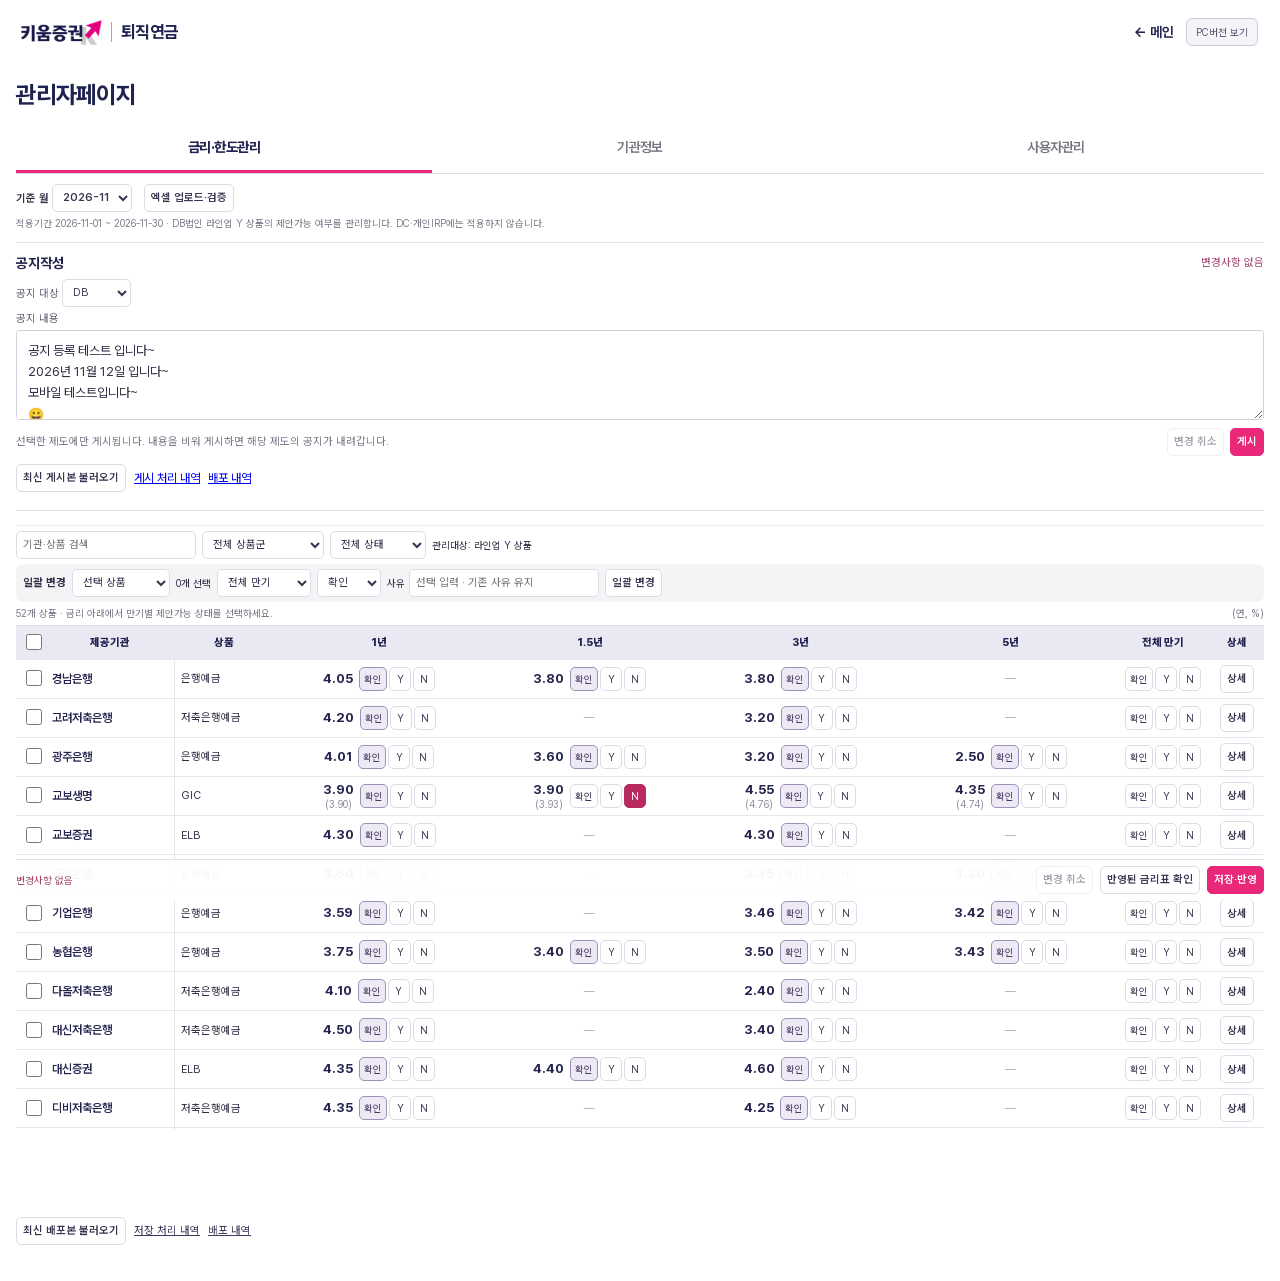
==== admin.html @ c07b8f5f "Publish monthly proposal limits and common details through GitHub Pages" ====
<!doctype html>
<html lang="ko" data-page="admin">
  <head>
    <meta charset="UTF-8" />
    <meta name="viewport" content="width=device-width, initial-scale=1.0" />
    <meta name="theme-color" content="#101a43" />
    <link rel="preload" as="image" href="export-brand.png" />
    <title>퇴직연금 관리자페이지</title>
    <meta property="og:title" content="퇴직연금 원리금보장상품 금리표" />
    <meta property="og:site_name" content="퇴직연금 원리금보장상품 금리표" />
    <meta property="og:type" content="website" />
    <meta name="twitter:title" content="퇴직연금 원리금보장상품 금리표" />
  <img id="brandLogo" hidden alt="" />
    <link rel="stylesheet" href="styles.css" />
    <link rel="stylesheet" href="overrides.css" />
    <link rel="stylesheet" href="mobile.css" />
    <link rel="stylesheet" href="mobile-ui.css" />
    <link rel="stylesheet" href="header-ui.css" />
    <link rel="stylesheet" href="final-ui.css" />
    <link rel="stylesheet" href="refined-ui.css" />
    <style>
      .topbar{height:58px;margin:0 -8px;padding:0 12px;background:#fff;border-bottom:1px solid #e4e4e8;display:flex;justify-content:center;align-items:center;position:relative}.brand-lockup{display:flex;justify-content:center;align-items:center}.brand-name{display:none}.brand-logo{display:block!important;width:62px;height:38px;object-fit:contain}.page-heading{padding:13px 0 9px;background:#fff;border-bottom:1px solid #eeeeef}.page-heading h1{color:#222;font-size:17px}.app-shell{background:#fff}.filter-panel{background:#fff}.table-frame{background:#fff}
    </style>
    <style>
      body{background:#f7f7f9;color:#252525}.app-shell{background:#fff}.topbar{height:44px;border-bottom:0;background:#17194f}.brand-name{font-size:14px;color:#fff;letter-spacing:-.06em}.page-heading{padding:13px 0 9px;border-bottom:1px solid #e3e3e8}.page-heading h1{font-size:17px;color:#202052;letter-spacing:-.06em}.page-heading p{color:#777;font-size:10px}.outline-button{border:0;border-radius:0;color:#202052;padding:5px 0;font-size:10px;background:transparent}.info-icon{border-color:#202052}.filter-panel{border:0;border-bottom:1px solid #dfe0e5;border-radius:0;box-shadow:none;padding:8px 0 7px}.primary-filters{grid-template-columns:minmax(0,.85fr) minmax(0,.85fr) minmax(0,1.2fr) auto;gap:5px}.primary-filters .product-filter{grid-column:auto}.primary-filters select,.select-trigger,.more-filter-button{height:28px;border-color:#cfd0d6;border-radius:3px;font-size:9px}.more-filter-button{padding:0 7px;background:#fff}.secondary-filters{grid-template-columns:repeat(4,minmax(0,1fr)) auto;border-top:1px solid #eeeeef;padding-top:7px;margin-top:7px;gap:4px}.secondary-filters .filter-control select,.secondary-filters .reset-button{height:27px;font-size:9px;border-radius:3px}.table-toolbar{display:flex;flex-direction:row;align-items:flex-end;justify-content:space-between;gap:5px;margin-top:3px;padding:4px 0}.result-count{font-size:9px;color:#777;white-space:nowrap;align-self:flex-end}.result-count strong{font-size:11px;color:#ee2d78}.toolbar-actions{display:flex;align-items:flex-end;gap:4px;min-width:0}.sort-control,.maturity-sort{min-width:0;gap:3px}.sort-control{width:106px}.maturity-sort{width:55px}.sort-control span,.maturity-sort span{font-size:8px;color:#777}.sort-control select,.maturity-sort select{height:27px;border-color:#cfd0d6;border-radius:3px;font-size:9px;padding:0 5px}.primary-button{height:30px;padding:0 9px;border-radius:3px;background:#f2387d;font-size:10px;box-shadow:none;white-space:nowrap}.table-frame{border:0;border-top:1px solid #cfd1da;border-radius:0}.table-frame th{background:#eef2fb;color:#252957;border-color:#d9ddea;font-size:8px}.table-frame td{border-color:#ececf0}.table-meta{padding:5px 0;text-align:right;font-size:8px;color:#999}.status{border-radius:2px;padding:3px 2px;font-size:8px}.table-frame tbody .rate{color:#202052;font-size:12px}.table-frame tbody .rate.gic{font-size:12px!important}.table-frame .gic small{font-size:8px;color:#999}.product-name{font-size:9px}.institution{font-size:8px;color:#444}.grade{font-size:9px}.page-footer{display:none}
    </style>
    <style>
      .table-toolbar{padding:3px 0}.result-count{align-self:center}.result-count strong{font-size:10px}.sort-control span,.maturity-sort span{display:none}
    </style>
    <style>
      .topbar{background:#fff!important;border-bottom:1px solid #e5e5e8!important;height:66px!important;margin:0 -8px!important;padding:0 12px!important}.brand-lockup{width:100%;display:flex;justify-content:center}.kiwoom-wordmark{position:relative;display:inline-block;color:#111850;font-family:Arial,"Noto Sans KR",sans-serif;font-size:25px;font-weight:900;letter-spacing:-.12em;line-height:1}.kiwoom-wordmark i{display:inline-block;width:0;height:0;border-top:17px solid #ed2f7b;border-left:5px solid transparent;border-right:5px solid transparent;transform:rotate(42deg);margin:0 0 5px 4px}.kiwoom-wordmark i:after{content:"";display:block;width:4px;height:15px;background:#ed2f7b;transform:rotate(-42deg) translate(2px,-10px);transform-origin:bottom}.brand-name{display:none!important}
      @media(max-width:430px){.topbar{height:58px!important}.kiwoom-wordmark{font-size:21px}.kiwoom-wordmark i{border-top-width:14px;margin-left:3px}.kiwoom-wordmark i:after{height:12px}}
    </style>
    <style>
      .brand-logo-visible{display:block;width:145px;height:36px;object-fit:contain;object-position:center}.kiwoom-wordmark{display:none}
      @media(max-width:430px){.brand-logo-visible{width:132px;height:32px}}
    </style>
    <style>
      .brand-logo-visible{width:clamp(210px,66vw,280px);max-width:100%;height:auto;clip-path:inset(0 32% 0 0)}
      .table-frame table{font-family:Arial,"Noto Sans KR",sans-serif;table-layout:fixed}
      .table-frame th,.table-frame td,.table-frame .status,.table-frame .product-name,.table-frame .institution,.table-frame .grade,.table-frame .yn{font-family:inherit;font-size:9px;font-weight:600}
      .table-frame th{font-weight:700}
      .table-frame tbody .rate{font-size:12px;font-weight:800}
      .table-frame tbody .rate.gic{font-size:12px!important}
      .table-frame .gic small{font-size:8px;font-weight:400}
      .table-frame td.product-name,.table-frame td.institution{white-space:normal;overflow-wrap:anywhere;word-break:break-word;line-height:1.15}
      @media(max-width:430px){.table-frame td.product-name,.table-frame td.institution{white-space:normal;overflow-wrap:anywhere;word-break:break-word}.table-frame th,.table-frame td{font-size:9px}}
    </style>
  <link rel="stylesheet" href="actual-data.css" />
  <link rel="stylesheet" href="mobile-refresh.css" />
      <link rel="stylesheet" href="management.css?v=20261124-shared" />
      <link rel="stylesheet" href="rate-scroll.css?v=20261124-header-sort" />
      <link rel="stylesheet" href="rate-export.css" />
      <link rel="stylesheet" href="fonts.css" />
      <link rel="stylesheet" href="rate-upload.css" />
      <link rel="stylesheet" href="sales-ranking.css?v=20261113-pink-toast" />
      <link rel="stylesheet" href="design-refresh.css?v=20261124-no-work-notice" />
      <link rel="stylesheet" href="scheme-ui.css?v=20261124-large-titles" />
  </head>
  <body>
    
    <noscript>금리표를 조회하려면 브라우저의 JavaScript를 활성화해주세요.</noscript>
    <main class="app-shell">
      <header class="topbar">
        <button id="viewModeButton" class="view-mode-button" type="button" aria-pressed="false">PC버전 보기</button>
        <div class="brand-lockup">
          <img id="brandLogoVisible" class="brand-logo-visible" alt="키움증권" />
          <span class="brand-service">퇴직연금</span>
        </div>
      </header>

      <section class="page-heading">
        <div>
          <h1>2026년 11월 원리금보장상품 금리</h1>
          <p>적용기간 : 2026.11.01 ~ 2026.11.30</p>
        </div>
        <button class="outline-button" id="infoButton" type="button" aria-label="공지사항 열기">
          <span class="info-icon">i</span> 공지사항
        </button>
      </section>

      <section class="filter-panel" aria-label="금리표 조건 필터">
        <div class="filter-heading"><h2>검색 조건</h2><button class="reset-button" id="resetButton" type="button" aria-label="조회 조건 초기화"><span>초기화</span> ↻</button></div>
        <div class="filter-row primary-filters">
          <label class="filter-control">
            <span>기간</span>
            <div class="multi-select" id="periodMultiSelect">
              <button class="select-trigger" id="periodTrigger" type="button" aria-expanded="false">전체 만기 <span>⌄</span></button>
              <div class="multi-menu" id="periodMenu" hidden>
                <label><input type="checkbox" value="0" checked /> 1년</label>
                <label><input type="checkbox" value="1" checked /> 1.5년</label>
                <label><input type="checkbox" value="2" checked /> 3년</label>
                <label><input type="checkbox" value="3" checked /> 5년</label>
              </div>
            </div>
            <select id="periodFilter" hidden>
              <option value="all" selected>전체 만기</option>
            </select>
          </label>
          <label class="filter-control">
            <span>신용등급</span>
            <select id="ratingFilter">
              <option value="all">전체 등급</option>
              <option value="AAA">AAA 이상</option>
              <option value="AA+">AA+ 이상</option>
              <option value="AA">AA 이상</option>
              <option value="AA-">AA- 이상</option>
              <option value="A+">A+ 이상</option>
            </select>
          </label>
          <div class="filter-control product-filter">
            <span>상품군</span>
            <div class="multi-select" id="categoryMultiSelect">
              <button class="select-trigger" id="categoryTrigger" type="button" aria-expanded="false">예금 제외 <span>⌄</span></button>
              <div class="multi-menu" id="categoryMenu" hidden>
                <label><input type="checkbox" value="파생결합사채" checked /> ELB/DLB</label>
                <label><input type="checkbox" value="보험" checked /> GIC</label>
                <label><input type="checkbox" value="은행예금" /> 은행예금</label>
                <label><input type="checkbox" value="저축은행예금" /> 저축은행예금</label>
              </div>
            </div>
          </div>
        </div>
        <div class="filter-summary-row">
          <p class="filter-summary" id="filterSummary" aria-live="polite"></p>
          <button class="view-all-button" id="viewAllButton" type="button" title="라인업·제안가능 조건을 전체로 변경">전체보기</button>
          <button class="more-filter-button" id="moreFilterButton" type="button" aria-expanded="false" aria-controls="secondaryFilters">상세조건 <span>⌄</span></button>
        </div>
        <div class="filter-row secondary-filters" id="secondaryFilters" hidden>
          <label class="filter-control compact"><span>사업자여부</span><select id="pensionFilter"><option value="all">전체</option><option value="Y">Y</option><option value="N">N</option></select></label>
          <label class="filter-control compact"><span>라인업</span><select id="lineupFilter"><option value="Y">Y</option><option value="all">전체</option><option value="N">N</option></select></label>
          <label class="filter-control compact"><span>제안가능여부</span><select id="proposalFilter"><option value="all">전체</option><option value="Y">Y</option><option value="N">N</option><option value="확인">확인필요</option></select></label>
        </div>
      </section>

      <section class="table-toolbar">
        <div class="result-count">조회 결과 <strong id="resultCount">0</strong></div>
        <div class="toolbar-actions"><label class="sort-control"><span>정렬</span><select id="sortFilter"><option value="default">상품군별 기본순</option><option value="rate" selected>만기 금리 높은 순</option><option value="rating">신용등급 높은 순</option></select></label><label class="maturity-sort" id="maturitySortWrap"><span>만기</span><select id="maturitySort"><option value="0">1년</option><option value="1">1.5년</option><option value="2">3년</option><option value="3">5년</option></select></label><button class="primary-button" id="saveButton" type="button">금리표 저장</button></div>
      </section>

      <div class="rate-unit">(연, %)</div>
      <section class="table-frame" aria-label="원리금보장상품 금리표">
        <div class="table-scroll">
          <table class="sales-rate-table">
            <thead><tr>
              <th class="product-col">상품</th><th class="sticky-col institution-col">제공기관</th><th class="grade-col">등급</th><th class="rate-head">1년</th><th class="rate-head">1.5년</th><th class="rate-head">3년</th><th class="rate-head">5년</th><th class="lineup-col">라인업</th><th class="provider-col">사업자</th>
            </tr></thead>
            <tbody id="rateTableBody"></tbody>
          </table>
          <div class="empty-state" id="emptyState" hidden>조건에 맞는 상품이 없습니다.</div>
        </div>
      </section>

      <div class="table-meta">최종 업데이트 2026.11.03 09:20</div>
    </main>

    <div class="modal-backdrop" id="infoModal" hidden>
      <section class="modal" role="dialog" aria-modal="true" aria-labelledby="infoTitle">
        <button class="modal-close" data-close="infoModal" aria-label="닫기">×</button>
        <h2 id="infoTitle">공지사항</h2>
        <section id="noticeBanner" class="notice-banner" aria-label="관리자 공지사항" hidden><strong>관리자 공지사항</strong><p id="noticeBannerText"></p></section>
        <div class="guide-list"></div>
      </section>
    </div>

    <div class="modal-backdrop" id="saveModal" hidden>
      <section class="modal save-modal" role="dialog" aria-modal="true" aria-labelledby="saveTitle">
        <button class="modal-close" data-close="saveModal" aria-label="닫기">×</button><h2 id="saveTitle">금리표 저장</h2>
        <div class="save-options"><button class="save-option selected" data-save-scope="current"><span class="radio-dot"></span><span><b>현재 조회 결과</b><small>현재 필터·선택 만기·정렬 반영</small></span></button><button class="save-option" data-save-scope="all"><span class="radio-dot"></span><span><b>전체 금리표</b><small>전체 상품·중요 네 만기 저장</small></span></button></div>
        <section class="export-memo-option" id="exportMemoOption" aria-label="저장 이미지 메모">
          <label class="export-memo-toggle"><input type="checkbox" id="exportMemoEnabled" aria-controls="exportMemoFields" aria-expanded="false"><span>저장 이미지에 메모 넣기</span></label>
          <p class="export-memo-hint" id="exportMemoHint">선택하면 100자 이내 메모를 추가할 수 있습니다.</p>
          <div id="exportMemoFields" hidden>
            <label class="sr-only" for="exportMemo">저장 이미지 메모 내용</label>
            <textarea id="exportMemo" rows="3" placeholder="예: OOO 제안용 · 1년 만기 중심" aria-describedby="exportMemoHelp exportMemoCount" disabled></textarea>
            <div class="export-memo-meta"><span id="exportMemoHelp">메모는 저장 이미지의 표 위에 표시됩니다.</span><span id="exportMemoCount" role="status" aria-live="polite">0 / 100자</span></div>
          </div>
        </section>
        <p id="saveMessage" role="status"></p>
        <div class="modal-actions"><button class="text-button" data-close="saveModal">취소</button><button class="primary-button" id="previewButton" type="button">미리보기</button></div>
      </section>
    </div>

    <div class="modal-backdrop" id="exportModal" hidden>
      <section class="rate-export-dialog" role="dialog" aria-modal="true" aria-labelledby="exportTitle">
        <header class="rate-export-header"><div><h2 id="exportTitle">금리표 저장 미리보기</h2><p id="exportSummary"></p></div><button type="button" id="exportClose" aria-label="미리보기 닫기">×</button></header>
        <div class="rate-export-tools"><button type="button" id="exportBack">← 저장 범위</button><button type="button" id="exportFit" aria-pressed="true">전체 폭</button><button type="button" id="exportActual" aria-pressed="false">확대 보기</button></div>
        <div id="exportStage"><img id="exportImage" hidden alt="금리표 미리보기" /></div>
        <footer class="rate-export-footer"><p id="exportMessage" role="status" aria-live="polite"></p><div class="rate-export-actions"><a id="exportOpenImage" target="_blank" rel="noopener" hidden>이미지 열기</a><button id="exportShare" type="button" hidden>공유·기기에 저장</button><button id="exportDownload" type="button" disabled>PNG 저장</button></div></footer>
      </section>
    </div>

    <script src="rates-data.js"></script>
    <script src="scheme-rates-data.js"></script>
    <script src="scheme-config.js?v=20261124-terms"></script>
    <script src="rate-upload-core.js?v=20261124-schemes"></script>
    <script src="rate-model.js?v=20261124-db-proposal"></script>
    <script src="app.js?v=20261124-header-sort"></script>
    <script src="basic-settings-data.js"></script>
    <script src="pension-providers-data.js"></script>
    <link rel="stylesheet" href="user-management.css" />
    <script src="management-publish.js?v=20261124-shared"></script>
    <script src="management.js?v=20261124-shared"></script>
    <script src="management-publish-ui.js?v=20261124-shared"></script>
    <script src="user-management.js?v=20261124-common-details"></script>
    <script src="notice-publish.js?v=20261124-plan-notices"></script>
    <script src="notice-ui.js?v=20261124-admin-notice-title"></script>
    <script src="rate-xlsx.js?v=20261124-schemes"></script>
    <script src="rate-upload-ui.js?v=20261124-schemes"></script>
    <script src="sales-ranking.js?v=20261124-db-proposal"></script>
    <script src="rate-export.js?v=20261124-gic-note"></script>
    <script src="rate-export-ui.js"></script>
    <script src="rate-scroll.js?v=20261124-header-sort"></script>
    <script src="scheme-ui.js?v=20261124-plan-notices"></script>
  </body>
</html>
---- styles.css ----
:root{--navy:#111a43;--navy-2:#192451;--pink:#f53d81;--pink-soft:#fff0f5;--ink:#18213b;--muted:#718096;--line:#e4e8f0;--bg:#f6f8fc;--white:#fff;--green:#067a62;--amber:#a86500}*{box-sizing:border-box}body{margin:0;background:var(--bg);color:var(--ink);font-family:Arial,"Noto Sans KR",sans-serif;font-size:14px}.app-shell{max-width:1440px;margin:0 auto;padding:0 28px 28px}.topbar{height:54px;margin:0 -28px;padding:0 28px;background:var(--navy);display:flex;align-items:center;justify-content:space-between;color:#fff}.brand-lockup{display:flex;align-items:center;gap:9px;font-weight:800;letter-spacing:.12em}.brand-mark{display:grid;place-items:center;width:28px;height:28px;border-radius:7px;background:var(--pink);font-size:12px;letter-spacing:-.05em}.brand-name{font-size:12px}.topbar-status{font-size:11px;color:#cdd4eb}.live-dot{display:inline-block;width:6px;height:6px;margin-right:6px;border-radius:50%;background:#5ee2c0}.page-heading{display:flex;justify-content:space-between;align-items:flex-end;padding:32px 0 20px}.eyebrow{font-size:10px;color:var(--pink);font-weight:800;letter-spacing:.13em}.page-heading h1{margin:8px 0 7px;font-size:25px;letter-spacing:-.05em}.page-heading p{margin:0;color:var(--muted);font-size:12px}.outline-button,.reset-button{background:#fff;border:1px solid #d6dce8;color:var(--navy);border-radius:6px;font-weight:700;cursor:pointer}.outline-button{padding:10px 13px}.info-icon{display:inline-grid;place-items:center;width:16px;height:16px;margin-right:5px;border:1px solid currentColor;border-radius:50%;font-size:11px}.filter-panel{background:var(--white);border:1px solid var(--line);border-radius:7px;padding:14px 16px;box-shadow:0 3px 12px #17255408}.filter-row{display:flex;align-items:flex-end;gap:18px}.filter-row+.filter-row{border-top:1px solid #edf0f5;margin-top:13px;padding-top:13px}.filter-control{display:flex;flex-direction:column;gap:6px;min-width:155px}.filter-control>span,.filter-control legend{font-size:11px;color:#69758c;font-weight:700}.filter-control select{height:34px;border:1px solid #d8dfeb;border-radius:5px;background:#fff;padding:0 30px 0 10px;color:var(--ink);font:inherit;font-size:12px}.product-filter{border:0;padding:0;margin:0;flex:1}.product-filter legend{padding:0;margin-bottom:6px}.checkboxes{display:flex;align-items:center;gap:13px;height:34px}.checkboxes label{white-space:nowrap;font-size:12px}.checkboxes input{accent-color:var(--pink);vertical-align:-2px;margin-right:4px}.compact{min-width:140px}.sort-control{margin-left:auto;min-width:210px}.reset-button{height:34px;padding:0 13px;font-size:12px}.table-toolbar{display:flex;justify-content:space-between;align-items:center;padding:20px 1px 10px;font-size:13px}.table-toolbar strong{font-size:17px;color:var(--pink)}.toolbar-note,.updated-at{font-size:11px;color:var(--muted)}.toolbar-actions{display:flex;align-items:center;gap:14px}.primary-button{border:0;border-radius:5px;background:var(--pink);color:#fff;padding:10px 14px;font-weight:800;cursor:pointer;box-shadow:0 4px 10px #f53d8133}.primary-button span{font-size:15px;margin-left:5px}.table-frame{background:var(--white);border:1px solid #dfe4ee;border-radius:7px;overflow:hidden}.table-scroll{overflow-x:auto}table{width:100%;min-width:920px;border-collapse:collapse;table-layout:fixed}th,td{border-bottom:1px solid #edf0f5;padding:12px 10px;text-align:center;white-space:nowrap}th{background:#f1f4f9;color:#5e6a80;font-size:11px;font-weight:800;border-bottom:1px solid #dfe4ee}td{font-size:12px;height:60px}tbody tr:hover{background:#fff9fb}tbody tr.unavailable{opacity:.5}.sticky-col{position:sticky;z-index:1;background:#f1f4f9}.product-col{left:70px}.status-col{left:0}.rate-head{background:#eaf0fc;color:var(--navy)}tbody .rate{font-size:14px;font-weight:800;color:var(--navy)}tbody .best{color:var(--pink)}.status{display:inline-flex;align-items:center;gap:4px;border-radius:20px;padding:5px 8px;background:#e8f8f3;color:var(--green);font-size:11px;font-weight:800}.status.partial{background:#fff5e4;color:var(--amber)}.status.no{background:#f0f1f4;color:#7d8491}.product-name{text-align:left;font-weight:800;color:var(--navy)}.product-sub{display:block;color:#8490a4;font-size:10px;font-weight:400;margin-top:4px}.institution{text-align:left;font-weight:700}.grade{font-weight:800}.grade.aaa{color:var(--pink)}.gic{font-size:12px!important}.gic small{display:block;color:#9aa4b5;font-size:10px;font-weight:400}.yn{font-weight:800;color:var(--green)}.yn.no{color:#a3a9b4}.page-footer{display:flex;justify-content:space-between;color:#98a2b4;font-size:10px;padding:14px 1px}.page-footer b{color:var(--navy);margin-right:5px}.empty-state{text-align:center;padding:48px;color:var(--muted)}.modal-backdrop{position:fixed;inset:0;z-index:10;background:#0b1237a8;display:grid;place-items:center;padding:20px}.modal-backdrop[hidden]{display:none}.modal{position:relative;width:min(500px,100%);max-height:90vh;overflow:auto;background:#fff;border-radius:10px;padding:30px;box-shadow:0 20px 60px #09103355}.modal-close{position:absolute;right:18px;top:15px;border:0;background:none;font-size:25px;color:#8c96aa;cursor:pointer}.modal h2{margin:8px 0 22px;color:var(--navy);font-size:24px;letter-spacing:-.06em}.guide-list{border-top:1px solid var(--line)}.guide-list div{padding:15px 0;border-bottom:1px solid var(--line)}.guide-list b{font-size:13px;color:var(--navy)}.guide-list p{margin:7px 0 0;color:#66738a;font-size:12px;line-height:1.65}.modal-lead{color:var(--muted);font-size:12px;margin-top:-12px}.save-options{display:grid;gap:9px;margin:22px 0}.save-option{display:flex;align-items:center;gap:12px;text-align:left;padding:16px;border:1px solid var(--line);border-radius:7px;background:#fff;cursor:pointer;color:var(--ink)}.save-option.selected{border:2px solid var(--pink);padding:15px;background:var(--pink-soft)}.radio-dot{width:16px;height:16px;border:1px solid #bac2d0;border-radius:50%;flex:none}.selected .radio-dot{border:5px solid var(--pink)}.save-option b,.save-option small{display:block}.save-option b{font-size:13px}.save-option small{color:var(--muted);margin-top:5px;font-size:11px}.save-option em{margin-left:auto;color:var(--pink);font-style:normal;font-size:10px;font-weight:800}.modal-actions{display:flex;justify-content:flex-end;gap:10px;align-items:center}.text-button{border:0;background:none;color:var(--muted);padding:10px 14px;cursor:pointer;font-weight:700}@media(max-width:780px){.app-shell{padding:0 14px 20px}.topbar{margin:0 -14px;padding:0 14px}.page-heading{align-items:flex-start;gap:16px;padding:24px 0 16px}.page-heading h1{font-size:20px;line-height:1.25}.page-heading p{line-height:1.5}.outline-button{white-space:nowrap;padding:9px 10px;font-size:11px}.filter-row{flex-wrap:wrap;gap:10px}.filter-control{min-width:calc(50% - 5px)}.product-filter{min-width:100%;order:3}.checkboxes{gap:8px;justify-content:space-between}.secondary-filters{display:grid;grid-template-columns:repeat(2,1fr)}.secondary-filters .filter-control,.sort-control{min-width:0}.sort-control{margin-left:0}.reset-button{width:100%}.table-toolbar{align-items:flex-start;gap:10px;flex-direction:column}.toolbar-actions{width:100%;justify-content:space-between}.updated-at{font-size:10px}.primary-button{padding:9px 11px;font-size:11px}.page-footer{display:block;line-height:1.8}.page-footer span{display:block}.modal{padding:25px 20px}.topbar-status{font-size:10px}.brand-name{font-size:10px}}
---- overrides.css ----
.primary-filters{overflow-x:auto;scrollbar-width:none}.primary-filters::-webkit-scrollbar{display:none}.more-filter-button{height:34px;flex:none;border:1px solid #d6dce8;border-radius:5px;background:#fff;color:var(--navy);padding:0 12px;font-weight:800;white-space:nowrap;cursor:pointer}.more-filter-button span{color:var(--pink);font-size:14px;margin-left:4px}.secondary-filters[hidden]{display:none}.status.partial{background:#fff5e4;color:#a86500}
@media(max-width:780px){.app-shell{padding:0 10px 18px}.topbar{margin:0 -10px;padding:0 12px}.page-heading{padding:20px 0 14px;gap:10px}.page-heading h1{font-size:18px}.page-heading p{font-size:11px}.outline-button{font-size:10px;padding:8px}.filter-panel{padding:10px}.primary-filters{gap:8px}.primary-filters .filter-control{min-width:132px}.primary-filters .product-filter{min-width:250px}.primary-filters .checkboxes{gap:7px}.primary-filters .checkboxes label{font-size:11px}.more-filter-button{font-size:11px}.secondary-filters{display:grid;grid-template-columns:repeat(2,1fr);gap:9px}.secondary-filters .filter-control,.secondary-filters .sort-control{min-width:0;margin-left:0}.secondary-filters .reset-button{width:100%}table{min-width:760px}th,td{padding:10px 8px}.status-col{width:62px}.product-col{left:62px;width:70px}.product-name{font-size:12px;text-align:center}.product-sub{font-size:9px;text-align:center}.institution{font-size:11px}.toolbar-actions{gap:8px}.updated-at{font-size:9px}}
---- mobile.css ----
/* 제품은 노트북에서도 휴대폰 세로 화면을 기준으로 확인한다. */
html{background:#eef1f7}.app-shell{width:100%;max-width:430px;min-height:100vh;margin:0 auto;padding:0 10px 18px;background:var(--bg)}.topbar{margin:0 -10px;padding:0 12px}.page-heading{padding:20px 0 14px;gap:10px}.page-heading h1{font-size:18px;line-height:1.25}.page-heading p{font-size:11px;line-height:1.4}.outline-button{font-size:10px;padding:8px;white-space:nowrap}.filter-panel{padding:10px}.primary-filters{gap:8px}.primary-filters .filter-control{min-width:132px}.primary-filters .product-filter{min-width:250px}.primary-filters .checkboxes{gap:7px}.primary-filters .checkboxes label{font-size:11px}.more-filter-button{font-size:11px}.secondary-filters{display:grid;grid-template-columns:repeat(2,1fr);gap:9px}.secondary-filters .filter-control,.secondary-filters .sort-control{min-width:0;margin-left:0}.secondary-filters .reset-button{width:100%}.table-toolbar{padding:16px 1px 8px;gap:8px;align-items:flex-start;flex-direction:column}.toolbar-actions{width:100%;justify-content:space-between;gap:8px}.updated-at{font-size:9px}.table-frame{border-radius:5px}.table-scroll{overflow:hidden}table{width:100%;min-width:0;table-layout:fixed}th,td{padding:9px 2px;font-size:10px;overflow:hidden;text-overflow:ellipsis}th{font-size:9px}.status-col{width:47px}.product-col{left:47px;width:45px}.institution{width:68px;font-size:9px}.grade{width:29px}.rate-head,tbody .rate{width:51px;font-size:11px}.gic{font-size:9px!important}.gic small{font-size:8px}.status{padding:4px 3px;font-size:9px}.product-name{font-size:11px;text-align:center}.yn{font-size:9px}.table-frame th:nth-child(9),.table-frame td:nth-child(9),.table-frame th:nth-child(10),.table-frame td:nth-child(10){display:none}.page-footer{font-size:9px;line-height:1.7}.modal{padding:25px 20px}
---- mobile-ui.css ----
/* 모바일 폭 안에서 핵심 조회 영역을 먼저 보여주는 화면 밀도 조정 */
.topbar{height:42px}.brand-name{font-size:12px;letter-spacing:-.04em}.page-heading{padding:12px 0 10px}.page-heading h1{font-size:16px;margin:4px 0}.page-heading p{font-size:10px}.filter-panel{padding:8px}.primary-filters{display:grid;grid-template-columns:minmax(0,1fr) minmax(0,1fr) auto;align-items:end;overflow:visible;gap:7px}.primary-filters .filter-control{min-width:0}.primary-filters .product-filter{grid-column:1 / -1;min-width:0}.primary-filters .checkboxes{height:30px;justify-content:space-between;gap:3px}.primary-filters .checkboxes label{font-size:10px}.primary-filters select,.more-filter-button{height:30px;font-size:10px}.secondary-filters{gap:7px}.secondary-filters .filter-control select{height:30px;font-size:10px}.secondary-filters .reset-button{height:30px;font-size:10px}.table-toolbar{padding:11px 1px 6px}.toolbar-actions{gap:5px}.primary-button{padding:7px 9px;font-size:10px;box-shadow:none}.updated-at{font-size:8px}.table-frame th,.table-frame td{padding:7px 1px;font-size:9px;line-height:1.1}.table-frame th{font-size:8px}.status-col{width:44px}.product-col{left:44px;width:42px}.institution{width:64px;font-size:9px}.grade{width:26px}.rate-head,tbody .rate{width:50px}.table-frame tbody .rate{font-size:12px;font-weight:800}.table-frame tbody .rate.gic{font-size:12px!important}.table-frame .gic small{font-size:9px;line-height:1}.product-name{font-size:10px}.status{font-size:8px;padding:4px 2px}
---- header-ui.css ----
.brand-logo{width:30px;height:30px;object-fit:contain;display:block}.page-heading{position:relative}.page-heading .outline-button{flex:none}.product-filter select{height:34px;min-width:0}.product-filter select option{padding:2px 0}.table-toolbar{align-items:flex-end}.result-count strong{font-size:13px}.sort-control,.maturity-sort{display:flex;flex-direction:column;gap:5px;min-width:112px}.sort-control span,.maturity-sort span{font-size:10px;color:#69758c;font-weight:700}.sort-control select,.maturity-sort select{height:30px;border:1px solid #d8dfeb;border-radius:5px;background:#fff;padding:0 20px 0 7px;color:var(--ink);font:inherit;font-size:10px}.maturity-sort{min-width:66px}.table-meta{padding:7px 1px 0;text-align:right;color:#98a2b4;font-size:9px}.page-footer{display:none}.guide-list p{line-height:1.6}
.secondary-filters{display:grid;grid-template-columns:repeat(4,minmax(0,1fr)) auto;gap:5px}.secondary-filters .filter-control{min-width:0}.secondary-filters .reset-button{height:30px;padding:0 7px;font-size:9px}
---- final-ui.css ----
.topbar{border-bottom:3px solid var(--pink)}.brand-name{font-size:13px;font-weight:800;letter-spacing:-.05em}.primary-filters{grid-template-columns:minmax(0,.85fr) minmax(0,.85fr) minmax(0,1.2fr) auto}.primary-filters .product-filter{grid-column:auto}.multi-select{position:relative}.select-trigger{width:100%;height:30px;text-align:left;border:1px solid #d8dfeb;border-radius:5px;background:#fff;color:var(--ink);padding:0 7px;font:inherit;font-size:10px;white-space:nowrap;overflow:hidden;text-overflow:ellipsis}.select-trigger span{float:right;color:var(--navy);font-size:14px}.multi-menu{position:absolute;z-index:5;top:35px;left:0;right:0;background:#fff;border:1px solid #d8dfeb;border-radius:5px;box-shadow:0 8px 18px #17255420;padding:6px}.multi-menu[hidden]{display:none}.multi-menu label{display:block;padding:6px 4px;font-size:10px;white-space:nowrap}.multi-menu input{accent-color:var(--pink);margin-right:4px;vertical-align:-1px}.secondary-filters{grid-template-columns:repeat(4,minmax(0,1fr)) auto}.table-toolbar{margin-top:8px}
---- refined-ui.css ----
/* 영웅문 앱의 밀도와 정보 우선순위를 참고한 금리표 화면 */
body{background:#f7f7f9;color:#252525}.app-shell{background:#fff}.topbar{height:44px;border-bottom:0;background:#17194f}.brand-name{font-size:14px;color:#fff;letter-spacing:-.06em}.page-heading{padding:13px 0 9px;border-bottom:1px solid #e3e3e8}.page-heading h1{font-size:17px;color:#202052;letter-spacing:-.06em}.page-heading p{color:#777;font-size:10px}.outline-button{border:0;border-radius:0;color:#202052;padding:5px 0;font-size:10px;background:transparent}.info-icon{border-color:#202052}.filter-panel{border:0;border-bottom:1px solid #dfe0e5;border-radius:0;box-shadow:none;padding:8px 0 7px}.primary-filters{gap:5px}.primary-filters .filter-control>span,.filter-control legend{font-size:9px;color:#666}.primary-filters select,.select-trigger,.more-filter-button{height:28px;border-color:#cfd0d6;border-radius:3px;font-size:9px}.more-filter-button{padding:0 7px;background:#fff}.secondary-filters{border-top:1px solid #eeeeef;padding-top:7px;margin-top:7px;gap:4px}.secondary-filters .filter-control>span{font-size:8px}.secondary-filters .filter-control select,.secondary-filters .reset-button{height:27px;font-size:9px;border-radius:3px}.table-toolbar{display:flex;flex-direction:row;align-items:flex-end;justify-content:space-between;gap:5px;margin-top:3px;padding:4px 0 4px}.result-count{font-size:9px;color:#777;white-space:nowrap;align-self:flex-end}.result-count strong{font-size:11px;color:#ee2d78;font-weight:700}.toolbar-actions{display:flex;align-items:flex-end;gap:4px;min-width:0}.sort-control,.maturity-sort{min-width:0;gap:3px}.sort-control{width:106px}.maturity-sort{width:55px}.sort-control span,.maturity-sort span{font-size:8px;color:#777}.sort-control select,.maturity-sort select{height:27px;border-color:#cfd0d6;border-radius:3px;font-size:9px;padding:0 5px}.primary-button{height:30px;padding:0 9px;border-radius:3px;background:#f2387d;font-size:10px;box-shadow:none;white-space:nowrap}.table-frame{border:0;border-top:1px solid #cfd1da;border-radius:0}.table-frame th{background:#eef2fb;color:#252957;border-color:#d9ddea;font-size:8px}.table-frame td{border-color:#ececf0}.table-meta{padding:5px 0;text-align:right;font-size:8px;color:#999}.status{border-radius:2px;padding:3px 2px;font-size:8px}.status.partial{background:#fff2d8;color:#ad7000}.status.no{background:#f1f1f2}.table-frame tbody .rate{color:#202052;font-size:12px}.table-frame tbody .best{color:#ed2c78}.table-frame tbody .rate.gic{font-size:12px!important}.table-frame .gic small{font-size:8px;color:#999}.product-name{font-size:9px}.institution{font-size:8px;color:#444}.grade{font-size:9px}.multi-menu{border-radius:3px;box-shadow:0 5px 12px #0002}.page-footer{display:none}
@media(max-width:430px){.app-shell{padding-left:8px;padding-right:8px}.topbar{margin:0 -8px;padding:0 10px}.brand-name{font-size:13px}.page-heading{padding-top:10px}.page-heading h1{font-size:16px}.primary-filters{grid-template-columns:minmax(0,.85fr) minmax(0,.85fr) minmax(0,1.1fr) auto}.table-toolbar{padding-top:3px}.sort-control{width:101px}.primary-button{padding:0 8px}.table-frame th,.table-frame td{padding-left:1px;padding-right:1px}}
---- actual-data.css ----
.import-validation{padding:8px 0;border-bottom:1px solid #ddd;font-size:11px;color:#444;line-height:1.5}.import-validation b{color:#202052}.import-validation p{margin:3px 0}.import-validation button{background:#fff;border:1px solid #ccc;border-radius:3px;padding:7px;color:#202052;cursor:pointer}.import-validation button#applyImport{background:#202052;color:white}.import-validation button:disabled{opacity:.55}.import-validation details{margin-top:5px}.missing{color:#aaa}.table-scroll{overflow-x:auto!important}.table-frame table{width:100%;min-width:460px}.table-frame th:nth-child(9),.table-frame td:nth-child(9),.table-frame th:nth-child(10),.table-frame td:nth-child(10){display:table-cell;width:38px}.table-frame th:first-child{width:42px}.table-frame th:nth-child(2){width:53px}.table-frame th:nth-child(3){width:70px}.table-frame th:nth-child(4){width:25px}.table-frame .product-col{left:42px;width:53px}.table-frame .rate-head{width:50px}.table-frame td{height:39px}.table-frame .gic small{display:block;line-height:1.3}.table-frame .product-name{white-space:normal;overflow-wrap:anywhere;line-height:1.3}.page-heading{flex-wrap:wrap}.page-heading h1{font-size:16px}.app-shell{max-width:820px}.secondary-filters{grid-template-columns:repeat(3,minmax(0,1fr)) auto!important}.table-toolbar .toolbar-actions{width:auto}.import-validation summary{cursor:pointer}.preview-sheet{background:white;padding:16px;overflow:auto}.preview-sheet table{min-width:850px;font-size:12px}.preview-modal{max-width:1100px!important;width:96vw!important;max-height:90vh;overflow:auto}.preview-sheet td,.preview-sheet th{padding:8px;border:1px solid #ddd}.preview-sheet table{border-collapse:collapse}.preview-sheet small{display:block}.preview-sheet h2{font-size:20px}@media(max-width:430px){.table-frame table{min-width:460px}.table-toolbar{gap:2px}.sort-control{width:100px}.import-validation{font-size:10px}}
---- mobile-refresh.css ----
/* Approved mobile concept. The existing logo header is intentionally untouched. */
.app-shell{background:#fff}
.page-heading{align-items:center;gap:8px;padding:16px 0 12px;border-bottom:0;flex-wrap:nowrap}
.page-heading h1{font-size:15px;line-height:1.45;letter-spacing:-.045em;margin:0 0 4px;color:#23234e}
.page-heading p{font-size:10px;line-height:1.5;color:#7c7c88}
.page-heading .outline-button{font-size:10px;white-space:nowrap;min-height:36px;padding:4px 0 4px 6px}
.import-disclosure{border-top:1px solid #eeeef3;border-bottom:1px solid #eeeef3;margin-bottom:12px;color:#767684;font-size:10px}
.import-disclosure>summary{cursor:pointer;min-height:32px;padding:9px 3px;color:#57576d}
.import-disclosure[open]>summary{color:#23234e;font-weight:600}
.import-disclosure .import-validation{padding:4px 3px 10px;border:0;font-size:10px;line-height:1.6}
.import-disclosure .import-validation button{min-height:34px;font-size:10px}
.filter-panel{padding:0 0 4px;border:0;border-bottom:1px solid #dcdce5;border-radius:0;box-shadow:none}
.filter-panel .primary-filters{display:grid;grid-template-columns:repeat(3,minmax(0,1fr));gap:7px;align-items:center}
.primary-filters .filter-control,.primary-filters .product-filter{min-width:0;grid-column:auto;gap:0}
.primary-filters .filter-control>span{position:absolute;width:1px;height:1px;overflow:hidden;clip-path:inset(50%)}
.primary-filters select,.primary-filters .select-trigger{height:36px;width:100%;min-width:0;font-size:11px;font-weight:500;color:#393949;border:1px solid #bdbdc9;border-radius:4px;background:#fff;padding:0 9px;letter-spacing:-.03em}
.primary-filters select{padding-right:17px}
.select-trigger span{font-size:14px;color:#606073}
.multi-menu{top:40px;min-width:120px;border:1px solid #d7d7e2;box-shadow:0 5px 14px #20205212;border-radius:4px;z-index:6}
.multi-menu label{min-height:34px;display:flex;align-items:center;font-size:11px;padding:5px 3px}
.filter-summary-row{display:flex;align-items:center;gap:10px;min-height:38px;padding-top:2px}
.filter-summary{margin:0;flex:1;min-width:0;font-size:10px;color:#83838f;line-height:1.6}
.filter-summary b{font-weight:600;color:#ec2c78}
.filter-summary-row .view-all-button{border:0;background:none;padding:6px 0;min-height:32px;font:inherit;font-size:10px;font-weight:400;color:#615c78;text-decoration:underline;text-underline-offset:3px;white-space:nowrap;cursor:pointer}
.filter-summary-row .more-filter-button{height:36px;border:0;background:none;color:#29294f;padding:0;font-size:11px;white-space:nowrap}
.filter-summary-row .more-filter-button span{margin-left:4px}
.filter-summary-row .reset-button{height:32px;min-width:32px;width:auto;border:0;border-left:1px solid #dddde5;border-radius:0;padding:0 0 0 10px;font-size:21px;font-weight:400;background:none;color:#686879}
.filter-summary-row .reset-button span{position:absolute;width:1px;height:1px;overflow:hidden;clip-path:inset(50%)}
.filter-panel .secondary-filters{grid-template-columns:repeat(3,minmax(0,1fr))!important;margin-top:3px;padding-top:9px;gap:7px}
.secondary-filters[hidden]{display:none!important}
.secondary-filters .filter-control{min-width:0;gap:5px}
.secondary-filters .filter-control>span{font-size:10px;color:#777783}
.secondary-filters .filter-control select{height:34px;font-size:11px;padding:0 7px}
.table-toolbar{display:flex;flex-direction:row;align-items:center;justify-content:space-between;gap:6px;padding:6px 0 2px;margin:0}
.table-toolbar .result-count{font-size:11px;color:#25254b;font-weight:700;align-self:center}
.table-toolbar .result-count strong{font-size:14px;color:#ec2c78;margin-left:3px;font-variant-numeric:tabular-nums}
.table-toolbar .toolbar-actions{width:auto;gap:5px;align-items:center}
.table-toolbar .sort-control{width:100px;min-width:0;margin:0}
.table-toolbar .maturity-sort{width:48px;min-width:0}
.table-toolbar .maturity-sort[hidden]{display:none!important}
.table-toolbar select{height:32px;font-size:10px;border:1px solid #c4c4cf;border-radius:4px;color:#34344f;padding:0 4px;background:#fff}
.table-toolbar #saveButton{height:32px;padding:0 9px;background:#fff;border:1px solid #24244e;border-radius:4px;color:#24244e;font-size:10px;font-weight:700;box-shadow:none}
.table-frame{border:0;border-radius:0}
.table-frame table{width:calc(100% + 76px);min-width:0;table-layout:fixed}
.table-frame th,.table-frame td{padding:9px 2px;border-bottom:1px solid #e0e0e9;font-size:10px;line-height:1.35;font-weight:500}
.table-frame th{height:32px;background:#e9e7f3;color:#29294f;font-weight:700;font-size:10px}
.table-frame th:first-child{width:38px;font-size:9px}
.table-frame th:nth-child(2){width:46px}
.table-frame th:nth-child(3){width:66px}
.table-frame th:nth-child(4){width:27px}
.table-frame .rate-head{width:auto}
.table-frame .product-col{left:38px;width:46px}
.table-frame tbody .sticky-col{background:#fff}
.table-frame tbody tr:hover,.table-frame tbody tr:hover .sticky-col{background:#faf9fd}
.table-frame .product-name{font-size:10px;font-weight:400;line-height:1.35;text-align:center;letter-spacing:-.035em}
.table-frame .institution{font-size:10px;font-weight:500;color:#34343e;line-height:1.4;text-align:center;word-break:keep-all;overflow-wrap:anywhere}
.table-frame .grade{font-size:9px;color:#555565}
.table-frame tbody .rate,.table-frame tbody .rate.gic{font-size:11px!important;font-weight:600;color:#252541;font-variant-numeric:tabular-nums;letter-spacing:-.035em}
.table-frame .gic small{font-size:9px;font-weight:400;color:#8b8b98;line-height:1.4;margin-top:2px}
.table-frame .status{font-size:9px;font-weight:600;line-height:1.3;border:0;border-radius:0;padding:0;background:none;color:#292951}
.table-frame .status.partial{color:#e42e78;background:none}
.table-frame .status.no{color:#9696a2;background:none}
.table-frame .yn{font-size:10px;color:#777787}
.table-meta{font-size:9px;color:#93939e;line-height:1.5;padding:9px 0 0}
.rate-footnote{font-size:9px;line-height:1.7;color:#898995;margin:5px 0 0}
.rate-footnote span{display:block}
.filter-panel button:focus-visible,.filter-panel select:focus-visible,.table-toolbar button:focus-visible,.table-toolbar select:focus-visible{outline:2px solid #615cb2;outline-offset:2px}
@media(min-width:600px){.page-heading{padding-top:20px}.page-heading h1{font-size:17px}.filter-panel .primary-filters{gap:10px}.table-frame th:nth-child(3){width:100px}.table-frame th:nth-child(2){width:62px}.table-frame .product-col{width:62px}.table-frame th,.table-frame td{font-size:11px;padding:10px 4px}.table-frame .institution,.table-frame .product-name{font-size:11px}.table-frame tbody .rate,.table-frame tbody .rate.gic{font-size:12px!important}.rate-footnote span{display:inline;margin-left:10px}}
@media(max-width:360px){.page-heading h1{font-size:14px}.page-heading .outline-button{font-size:9px}.table-toolbar .sort-control{width:88px}.table-toolbar .toolbar-actions{gap:3px}.table-toolbar #saveButton{padding:0 6px}.table-frame table{width:calc(100% + 96px)}.table-frame th:nth-child(3){width:61px}.table-frame th:nth-child(2){width:42px}.table-frame .product-col{width:42px}}

/* Fixed compact columns keep the four primary rates visible on mobile. */
.app-shell{max-width:430px;padding-left:8px;padding-right:8px}
.table-frame table{width:max-content;min-width:0}
.table-frame th,.table-frame td{padding:5px 1px;font-size:10px}
.table-frame th{height:32px;white-space:nowrap;text-overflow:clip}
.table-frame td{height:39px}
.table-frame th:first-child,.table-frame td:first-child{width:42px;min-width:42px;font-size:9px}
.table-frame th:nth-child(2),.table-frame td:nth-child(2){width:44px;min-width:44px}
.table-frame .product-col{left:42px;width:44px}
.table-frame th:nth-child(3),.table-frame td:nth-child(3){width:66px;min-width:66px}
.table-frame th:nth-child(4),.table-frame td:nth-child(4){width:36px;min-width:36px;white-space:nowrap;text-overflow:clip}
.table-frame .rate-head,.table-frame tbody .rate{width:31px;min-width:31px}
.table-frame .product-name{font-size:10px;line-height:1.2;word-break:keep-all;overflow-wrap:normal;white-space:normal}
.table-frame .institution{font-size:10px;line-height:1.2}
.table-frame .grade{font-size:9px;letter-spacing:-.03em}
.table-frame tbody .rate,.table-frame tbody .rate.gic{font-size:11px!important;letter-spacing:-.035em}
.table-frame .gic small{font-size:9px;line-height:1.2;margin-top:1px}

/* Fit through the 5y rate; keep lineup and provider status in horizontal overflow. */
.table-scroll{container-type:inline-size}
.table-frame table{width:calc(100% + 72px);min-width:0;table-layout:fixed}
.table-frame th:nth-child(9),.table-frame td:nth-child(9){width:34px;min-width:34px}
.table-frame th:nth-child(10),.table-frame td:nth-child(10){width:38px;min-width:38px}
.table-frame .rate-head,.table-frame tbody .rate{width:calc((100cqw - 188px)/4);min-width:0}
@media(max-width:374px){
  .table-frame th:first-child,.table-frame td:first-child{width:38px;min-width:38px}
  .table-frame th:nth-child(2),.table-frame td:nth-child(2){width:40px;min-width:40px}
  .table-frame .product-col{left:38px;width:40px}
  .table-frame th:nth-child(3),.table-frame td:nth-child(3){width:58px;min-width:58px}
  .table-frame th:nth-child(4),.table-frame td:nth-child(4){width:30px;min-width:30px}
  .table-frame .rate-head,.table-frame tbody .rate{width:calc((100cqw - 166px)/4)}
}

/* Keep the institution visible while rates scroll; enlarge numeric rates by 15%. */
.table-frame .institution-col{left:42px}
.table-frame tbody .rate,.table-frame tbody .rate.gic{font-size:12.65px!important}
.table-frame .gic small{font-size:10.35px}
@media(max-width:374px){.table-frame .institution-col{left:38px}}

.rate-unit{text-align:right;font-size:10px;line-height:1.5;color:#777787;margin:3px 0 4px}
#panel-sales>.rate-unit{margin:0 0 2px}

#infoModal .guide-list ul{margin:7px 0 0;padding-left:18px;font-size:12px;line-height:1.65;color:#66738a}
#infoModal .guide-list li+li{margin-top:5px}

/* Compact notice dialog with consistent bullet spacing. */
#infoModal .modal{padding:18px 20px}
#infoModal h2{margin:0 0 10px;padding-right:30px;font-size:22px;line-height:1.35}
#infoModal .guide-list>div{padding:11px 0}
#infoModal .guide-list>div:last-child{border-bottom:0;padding-bottom:0}
#infoModal .guide-list ul{list-style-type:disc;margin-top:6px}

/* Semantic columns override the former ten-column positional widths. */
.table-frame .sales-rate-table{width:calc(100% + 72px);min-width:0;table-layout:fixed}
.table-frame .sales-rate-table th,.table-frame .sales-rate-table td{width:auto;min-width:0;font-size:10px}
.table-frame .sales-rate-table .product-col{width:44px;min-width:44px}
.table-frame .sales-rate-table .institution-col{width:66px;min-width:66px;left:0}
.table-frame .sales-rate-table .grade-col{width:34px;min-width:34px;font-size:9px;white-space:nowrap}
.table-frame .sales-rate-table .rate-head,.table-frame .sales-rate-table .rate{width:calc((100cqw - 144px)/4);min-width:0}
.table-frame .sales-rate-table .lineup-col{width:34px;min-width:34px;display:table-cell}
.table-frame .sales-rate-table .provider-col{width:38px;min-width:38px;display:table-cell}
.rate-status-trigger{display:block;width:100%;min-height:29px;padding:2px 1px;border:0;background:transparent;color:inherit;font:inherit;letter-spacing:inherit;cursor:pointer;touch-action:manipulation;-webkit-tap-highlight-color:transparent}
.rate-value{display:inline-block;position:relative}
.rate-needs-confirm::after{content:'';position:absolute;right:-5px;top:0;width:4px;height:4px;border-radius:50%;background:#ec2c78}
.table-frame .rate-status-dim,.table-frame .rate-status-dim small{color:#b7b7c4}
.rate-status-trigger:focus-visible{outline:1px solid #ec2c78;outline-offset:-1px;border-radius:3px}
.rate-status-tooltip{position:fixed;z-index:30;box-sizing:border-box;padding:9px 11px;background:#25254b;color:#fff;border-radius:5px;font:11px/1.5 Arial,"Malgun Gothic",sans-serif;box-shadow:0 3px 12px #20205225;pointer-events:none;overflow-wrap:anywhere}
.rate-status-tooltip[hidden]{display:none}
.rate-status-tooltip::after{content:'';position:absolute;left:var(--arrow-x);bottom:-6px;transform:translateX(-50%);border:6px solid transparent;border-bottom:0;border-top-color:#25254b}
.rate-status-tooltip.below::after{top:-6px;bottom:auto;border-top:0;border-bottom:6px solid #25254b}
@media(max-width:374px){
 .table-frame .sales-rate-table .product-col{width:40px;min-width:40px}
 .table-frame .sales-rate-table .institution-col{width:58px;min-width:58px}
 .table-frame .sales-rate-table .grade-col{width:30px;min-width:30px}
 .table-frame .sales-rate-table .rate-head,.table-frame .sales-rate-table .rate{width:calc((100cqw - 128px)/4)}
}
@media print{.rate-needs-confirm::after,.rate-status-tooltip{display:none!important}.table-frame .rate-status-dim,.table-frame .rate-status-dim small{color:#25254b}}

/* Keep long notices scrollable within the visible mobile viewport. */
#infoModal .modal{max-height:90vh;max-height:90dvh;overflow-y:auto;overscroll-behavior:contain}

/* Optional notebook presentation, sharing the existing sales data and controls. */
.topbar{height:96px!important;padding-top:30px!important}
.view-mode-button{position:absolute;right:10px;top:4px;z-index:1;min-height:26px;padding:3px 9px;border:1px solid #d8d7e3;border-radius:4px;background:#fff;color:#343454;font-size:11px;cursor:pointer;white-space:nowrap}
.view-mode-button:hover{background:#f6f5fa;border-color:#777293}
.view-mode-button:focus-visible{outline:2px solid #ec2c78;outline-offset:2px}
@media(min-width:960px){
 body.desktop-view .app-shell:not(.management-active){max-width:1240px;padding-inline:28px}
 body.desktop-view .topbar{height:76px!important;padding-top:0!important;margin-inline:0!important}
 body.desktop-view .topbar .brand-lockup{justify-content:flex-start}
 body.desktop-view .view-mode-button{top:24px;right:0;font-size:12px}
 body.desktop-view .main-tabs{gap:24px;justify-content:flex-start;margin-bottom:0}
 body.desktop-view .main-tabs button{flex:0 1 220px;font-size:14px;min-height:46px}
 body.desktop-view #panel-sales .page-heading{padding:20px 0 16px}
 body.desktop-view #panel-sales .page-heading h1{font-size:23px;margin-bottom:5px}
 body.desktop-view #panel-sales .page-heading p{font-size:12px}
 body.desktop-view #panel-sales .outline-button{font-size:12px;padding-inline:12px}
 body.desktop-view #panel-sales .filter-panel{display:grid;grid-template-columns:minmax(480px,640px) 1fr;gap:0 24px;padding:0 0 10px;align-items:end}
 body.desktop-view #panel-sales .filter-summary-row{min-height:38px;gap:14px;padding:0}
 body.desktop-view #panel-sales .filter-summary{font-size:12px}
 body.desktop-view #panel-sales .filter-summary-row button{font-size:12px}
 body.desktop-view #panel-sales .filter-summary-row .reset-button{font-size:22px}
 body.desktop-view #panel-sales .secondary-filters{grid-column:1/-1;max-width:640px;width:100%;margin-top:10px}
 body.desktop-view #panel-sales .primary-filters select,body.desktop-view #panel-sales .select-trigger{font-size:13px;height:38px}
 body.desktop-view #panel-sales .secondary-filters select{font-size:12px;height:36px}
 body.desktop-view #panel-sales .secondary-filters .filter-control>span{font-size:11px}
 body.desktop-view #panel-sales .multi-menu label{font-size:13px;min-height:36px}
 body.desktop-view #panel-sales .table-toolbar{padding:12px 0 6px}
 body.desktop-view #panel-sales .result-count{font-size:13px}
 body.desktop-view #panel-sales .result-count strong{font-size:17px}
 body.desktop-view #panel-sales .toolbar-actions{gap:8px}
 body.desktop-view #panel-sales .sort-control{width:160px}
 body.desktop-view #panel-sales .maturity-sort{width:76px}
 body.desktop-view #panel-sales .table-toolbar select,body.desktop-view #panel-sales #saveButton{height:36px;font-size:12px;padding-inline:10px}
 body.desktop-view #panel-sales>.rate-unit{font-size:11px}
 body.desktop-view .table-frame .sales-rate-table{width:100%;min-width:0}
 body.desktop-view .table-frame .sales-rate-table th,body.desktop-view .table-frame .sales-rate-table td{padding:5px 8px;font-size:12px;height:37px}
 body.desktop-view .table-frame .sales-rate-table th{height:38px}
 body.desktop-view .table-frame .sales-rate-table .product-col{width:112px;min-width:112px;font-weight:400}
 body.desktop-view .table-frame .sales-rate-table .institution-col{width:168px;min-width:168px;left:0}
 body.desktop-view .table-frame .sales-rate-table .grade-col{width:72px;min-width:72px;font-size:12px}
 body.desktop-view .table-frame .sales-rate-table .lineup-col,body.desktop-view .table-frame .sales-rate-table .provider-col{width:64px;min-width:64px}
 body.desktop-view .table-frame .sales-rate-table .rate-head,body.desktop-view .table-frame .sales-rate-table .rate{width:auto;min-width:0}
 body.desktop-view .table-frame tbody .rate,body.desktop-view .table-frame tbody .rate.gic{font-size:15px!important}
 body.desktop-view .table-frame .gic small{display:inline;font-size:12px;margin-left:4px}
 body.desktop-view .table-frame .institution{font-size:13px;line-height:1.35}
 body.desktop-view .table-frame .product-name{font-size:12px;line-height:1.35}
 body.desktop-view #panel-sales .table-meta{font-size:11px;padding-top:10px}
}

/* Authored notices are plain text; preserve line breaks and long words. */
.notice-banner[hidden]{display:none!important}
#infoModal .notice-banner{padding:15px 16px;margin:14px 0 18px;border:1px solid #f3bfd2;border-left:4px solid #ec2c78;border-radius:5px;background:#fff0f5;color:#29294f}
#infoModal .notice-banner strong{display:block;font-size:12px;color:#c51d60;margin-bottom:8px}
#infoModal .notice-banner p{margin:0;font-size:14px;font-weight:600;line-height:1.7;white-space:pre-wrap;overflow-wrap:anywhere}
---- management.css ----
.main-tabs{display:flex;border-bottom:1px solid #dcdce5;margin:0 -2px 4px;gap:4px}.main-tabs button{flex:1;min-height:44px;border:0;border-bottom:3px solid transparent;background:#fff;color:#777787;font-size:12px;font-weight:700;cursor:pointer;padding:8px 4px}.main-tabs button[aria-selected=true]{color:#24244e;border-bottom-color:#ed2f7b}.main-tabs button:focus-visible,.management-panel :focus-visible{outline:2px solid #615cb2;outline-offset:2px}
[role=tabpanel][hidden],.management-panel [hidden]{display:none!important}.management-panel{padding:8px 0 24px;color:#303047}.management-notice{background:#f6f5fa;color:#777284;font-size:10px;line-height:1.6;padding:8px;margin:0 0 14px;border-left:2px solid #d5d1e4}.management-heading{display:flex;align-items:center;justify-content:space-between;gap:8px;margin:0 0 14px}.management-heading h1{font-size:16px;letter-spacing:-.04em;margin:0;color:#24244e}.source-badge{font-size:10px;color:#8a7888;white-space:nowrap}.management-period{display:flex;align-items:center;justify-content:space-between;gap:8px}.management-period label{font-size:11px;font-weight:600}.management-help{font-size:10px;color:#7c7c8b;line-height:1.7;margin:8px 0}.management-panel button,.management-panel select,.management-panel input{font:inherit}.management-panel button,.management-panel select,.management-panel input:not([type=checkbox]){min-height:34px;border:1px solid #cfcfdb;border-radius:4px;background:#fff;color:#363650;padding:5px 7px;font-size:11px;max-width:100%}.management-panel button{cursor:pointer;font-weight:600;white-space:nowrap}.management-panel input[type=checkbox]{width:16px;height:16px;accent-color:#ed2f7b}.management-panel .management-primary{background:#ed2f7b;color:#fff;border-color:#ed2f7b}.management-filters{display:grid;grid-template-columns:1fr 1fr;gap:7px;border-top:1px solid #ecebf1;padding:12px 0}.management-filters input[type=search]{grid-column:1/-1;width:100%}.check-label{display:flex;align-items:center;gap:6px;font-size:11px;grid-column:1/-1}.management-bulk{display:flex;align-items:center;flex-wrap:wrap;gap:6px;background:#f6f5fa;padding:8px}.management-bulk>span{font-size:11px;margin-right:auto}.management-scroll{overflow-x:auto;border-top:1px solid #dcdce5;max-height:65vh}.management-table{min-width:430px;width:100%;border-collapse:collapse;table-layout:auto}.management-table th,.management-table td{font-size:11px;padding:9px 7px;white-space:normal;height:auto;border-bottom:1px solid #e6e5ed;line-height:1.4;overflow:visible}.management-table th{background:#e9e7f3;color:#29294f;position:sticky;top:0;z-index:1}.management-table select{width:100%;min-width:61px}.monthly-table{min-width:580px}.monthly-table th:first-child{width:30px}.monthly-table th:nth-child(2){min-width:110px}.monthly-table td:nth-child(n+3):nth-child(-n+6){min-width:76px}.manage-product{text-align:left}.manage-product b,.manage-product span{display:block}.manage-product span{font-size:10px;color:#777787;margin-top:3px}.manage-rate{font-size:12px;font-weight:700;color:#24244e;min-height:34px;display:flex;align-items:center;justify-content:center}.manage-rate small{display:block;font-size:10px;font-weight:400;color:#8b8b98}.management-empty{text-align:center;padding:30px!important;color:#898995}.management-savebar{display:flex;flex-wrap:wrap;gap:7px;align-items:center;justify-content:flex-end;position:sticky;bottom:0;background:#fffffff5;padding:12px 0;border-top:1px solid #e2e0eb;margin-top:14px;z-index:2}.management-savebar>span{margin-right:auto;font-size:10px;color:#a34970}.management-message{font-size:11px;color:#70617e;line-height:1.6;min-height:18px}.basic-subtabs{display:flex;gap:6px;margin:14px 0 10px}.basic-subtabs button[aria-pressed=true]{background:#24244e;color:#fff;border-color:#24244e}#basicSearch{width:100%;margin-bottom:10px}.details-title{display:flex;align-items:center;justify-content:space-between;font-size:12px;margin-top:16px;gap:10px}.term-fields{border:1px solid #e2e0eb;margin:10px 0;padding:10px;display:grid;grid-template-columns:1fr 1fr;gap:8px}.term-fields legend{font-size:12px;font-weight:700;color:#24244e}.term-fields label{display:flex;flex-direction:column;gap:4px;font-size:10px;color:#777787;min-width:0}.term-fields .wide{grid-column:1/-1}.management-active{max-width:850px}.management-active .topbar{margin-left:-10px!important;margin-right:-10px!important}@media(min-width:600px){.management-filters{grid-template-columns:2fr 1fr 1fr auto;align-items:center}.management-filters input[type=search],.check-label{grid-column:auto}.management-table{min-width:0}.monthly-table{min-width:580px}.management-panel{padding:16px 6px 24px}.management-heading h1{font-size:18px}}@media(max-width:360px){.main-tabs button{font-size:11px}.management-heading h1{font-size:14px}.source-badge{font-size:9px}}

/* Keep the v0.2 tab labels on one line on narrow phones. */
.main-tabs button{min-width:0;white-space:nowrap;letter-spacing:-.04em;padding-inline:2px}
@media(max-width:360px){.main-tabs button{font-size:10px}}


.manage-rate{font-size:13.8px}.manage-rate small{font-size:11.5px}

.management-guide{margin:8px 0 12px;border-block:1px solid #e2e0eb;padding:8px 2px;color:#706b7c;font-size:11px;line-height:1.6}.management-guide summary{cursor:pointer;color:#34344f}.management-guide .guide-list{padding:10px 3px 2px}.management-guide .guide-list p{margin:4px 0 10px}

/* Compact notebook layout is scoped to the monthly tab. */
.app-shell.monthly-active{max-width:1440px;padding-inline:16px}
.app-shell.monthly-active .topbar{margin-inline:0!important}
.management-panel button:disabled{opacity:.45;cursor:default}
#panel-monthly{padding:6px 0 12px}
#panel-monthly .management-notice{padding:3px 6px;margin-bottom:5px;font-size:9px}
#panel-monthly .management-heading{display:none}
#panel-monthly .management-period{justify-content:flex-start;gap:12px}
#panel-monthly>.management-help{margin:3px 0}
#panel-monthly .management-guide{margin:4px 0;padding:3px 2px}
#panel-monthly button,#panel-monthly select,#panel-monthly input:not([type=checkbox]){min-height:28px;padding:3px 6px}
#panel-monthly .management-filters{display:flex;flex-wrap:wrap;gap:6px;padding:5px 0;align-items:center}
#panel-monthly #manageSearch{width:180px;flex:0 1 180px;grid-column:auto}
#panel-monthly #manageCategory{width:122px}
#panel-monthly #manageStatus{width:96px}
#panel-monthly .check-label{font-size:10px}
#panel-monthly .management-bulk{padding:5px 7px;gap:6px;align-items:center}
#panel-monthly .management-bulk>span{margin:0;font-size:10px}
.bulk-label{font-size:11px;white-space:nowrap}
#bulkScope{width:98px}#bulkInstitution{width:142px}#bulkTerm{width:94px}#bulkStatus{width:64px}
.bulk-reason{display:flex;align-items:center;gap:4px;font-size:10px;white-space:nowrap}
#panel-monthly #bulkReason{width:190px;min-width:0}
.manage-table-meta{display:flex;align-items:center;justify-content:space-between;gap:8px}
.manage-table-meta .management-help{margin:3px 0}.manage-table-meta .rate-unit{margin:0}
#panel-monthly .management-scroll{max-height:calc(100vh - 395px);min-height:180px}
.monthly-table{min-width:1100px;table-layout:fixed}
.monthly-table .manage-check-col{width:30px}.monthly-table .manage-institution-col{width:128px}.monthly-table .manage-type-col{width:100px}.monthly-table .manage-all-col{width:94px}.monthly-table .manage-detail-col{width:54px}
.monthly-table th:first-child,.monthly-table th:nth-child(2),.monthly-table th:last-child{width:auto;min-width:0}
.monthly-table th,.monthly-table td{padding:5px 6px;white-space:nowrap;height:auto;font-size:11px}
.monthly-table td.manage-institution{text-align:left;font-size:12px;font-weight:600;color:#24244e}
.monthly-table td.manage-type{text-align:left;font-weight:400}
.monthly-table td:nth-child(2){position:sticky;left:0;background:#fff;z-index:1;border-right:1px solid #e6e5ed}
.monthly-table th:nth-child(2){left:0;z-index:3}
.manage-term{display:flex;align-items:center;justify-content:center;gap:6px}
.monthly-table .manage-rate{font-size:13px;min-height:28px;flex-direction:column;line-height:1.25;white-space:nowrap}
.monthly-table .manage-rate small{font-size:10px;line-height:1.2}
.status-buttons,.row-actions{display:flex;justify-content:center;gap:2px}
#panel-monthly .status-buttons button,#panel-monthly .row-actions button{min-height:24px;min-width:22px;padding:2px 4px;font-size:10px;font-weight:400}
.status-buttons button[aria-pressed=true]{background:#24244e;color:#fff;border-color:#24244e}
.status-buttons button[data-status=N][aria-pressed=true]{background:#b82a60;border-color:#b82a60}
.status-buttons button[data-status=확인][aria-pressed=true]{background:#eeeaf5;color:#42385d;border-color:#9d91b8}
.term-changed{background:#fff9ed;position:relative}.change-marker{position:absolute;right:2px;top:1px;font-size:0;width:4px;height:4px;border-radius:50%;background:#b9762a}
.row-actions{margin:0}.detail-status{font-size:10px;color:#777787;display:flex;flex-direction:column;gap:4px}
#panel-monthly .management-savebar{margin-top:6px;padding:6px 0}
@media(max-width:599px){.app-shell.monthly-active{padding-inline:8px}#panel-monthly .management-scroll{max-height:65vh}#panel-monthly .management-savebar{gap:5px}#panel-monthly .management-savebar>span{flex-basis:100%}#panel-monthly #bulkReason{width:160px}}

.notice-editor{border-block:1px solid #e2dfe9;padding:12px 0;margin:10px 0 14px;min-width:0}
.notice-editor-heading{display:flex;align-items:center;justify-content:space-between;gap:10px;margin-bottom:8px}
.notice-editor h2{font-size:14px;color:#24244e;margin:0}
.notice-editor-heading span{font-size:11px;color:#a34970}
.notice-editor>label{display:block;font-size:11px;margin-bottom:5px;color:#666578}
.management-panel .notice-editor textarea{display:block;width:100%;max-width:100%;min-height:90px;resize:vertical;border:1px solid #cfcfdb;border-radius:4px;padding:9px 11px;background:#fff;color:#303047;font-family:inherit;font-size:13px;line-height:1.65}
.notice-editor-footer{display:flex;align-items:center;justify-content:space-between;gap:12px;margin-top:8px}
.notice-editor-footer p{font-size:11px;line-height:1.6;color:#7c7c8b;margin:0}
.notice-editor-footer>div{display:flex;gap:6px;flex-shrink:0}
.notice-editor .management-message{margin:6px 0 0;min-height:0}
@media(max-width:599px){.notice-editor-footer{align-items:flex-start;flex-direction:column}.notice-editor-footer>div{align-self:flex-end}}
/* Notice publication settings stay compact on mobile and tablet. */
.notice-publish-tools { display: flex; flex-wrap: wrap; align-items: center; gap: 8px; margin-top: 8px; font-size: 12px; }
.notice-request { margin-top: 8px; font-size: 12px; line-height: 1.6; overflow-wrap: anywhere; }
.notice-request textarea { box-sizing: border-box; width: 100%; }
.notice-request a { display: inline-block; margin: 4px 8px 4px 0; }

/* Maturity-specific limits above one set of product/month details. */
.detail-terms{margin-top:8px;border:1px solid #e2e0eb}
.monthly-publish-tools,.monthly-request>div{display:flex;flex-wrap:wrap;align-items:center;gap:8px;font-size:11px;margin:6px 0}
.monthly-publish-tools a,.monthly-request a{color:#42385d;text-decoration:underline}
.monthly-request{font-size:11px;line-height:1.6;overflow-wrap:anywhere;border-top:1px solid #e2e0eb;padding-top:4px}
.monthly-request textarea{box-sizing:border-box;width:100%;max-width:100%;font:inherit;color:#363650;border:1px solid #cfcfdb;border-radius:4px;padding:6px}
.detail-term-table{width:100%;border-collapse:collapse;table-layout:fixed}
.detail-term-table .visually-hidden{position:absolute;width:1px;height:1px;padding:0;margin:-1px;overflow:hidden;clip-path:inset(50%);white-space:nowrap;border:0}
.detail-term-table th,.detail-term-table td{padding:7px 8px;height:auto;border-bottom:1px solid #e6e5ed;font-size:11px;line-height:1.4;text-align:center;white-space:normal}
.detail-term-table thead th{background:#f6f5fa;color:#55516c;font-weight:600}
.detail-term-table th:first-child{width:60px}
.detail-term-table th:nth-child(2){width:108px}
.detail-term-table tbody th{color:#24244e;font-weight:500}
.detail-term-table tbody tr:last-child>*{border-bottom:0}
.detail-term-table input{width:100%;min-width:0;box-sizing:border-box}
.detail-common{display:grid;grid-template-columns:180px minmax(0,1fr);gap:12px;margin:12px 0 8px;padding:10px 12px 12px;border:1px solid #e2e0eb;min-width:0}
.detail-common legend{font-size:11px;font-weight:600;color:#24244e;padding:0 4px}
.detail-common label{display:flex;flex-direction:column;gap:5px;font-size:11px;color:#777787;min-width:0}
.detail-common input,.detail-common textarea{box-sizing:border-box;width:100%;min-width:0}
.management-panel .detail-common textarea{font:inherit;font-size:12px;line-height:1.5;border:1px solid #cfcfdb;border-radius:4px;background:#fff;color:#363650;padding:6px 8px;resize:vertical;min-height:58px}
@media(max-width:599px){.detail-term-table th,.detail-term-table td{padding:7px 4px}.detail-term-table th:first-child{width:40px}.detail-term-table th:nth-child(2){width:94px}.detail-common{grid-template-columns:minmax(0,1fr);gap:10px}.detail-common input[type=date]{max-width:200px}}
---- rate-scroll.css ----
.floating-rate-head{position:fixed;z-index:7;margin:0;background:#e9e7f3;box-shadow:0 2px 4px #20205225;pointer-events:auto}
.floating-rate-head[hidden],.floating-rate-scroll[hidden]{display:none!important}
.floating-rate-head .table-scroll{overflow-x:hidden!important;scrollbar-width:none}
.floating-rate-head table{margin:0;border-collapse:collapse;table-layout:fixed}
.floating-rate-head th{background:#e9e7f3}
.floating-rate-head .sticky-col{z-index:2}
.floating-rate-scroll{position:fixed;z-index:8;display:flex;align-items:center;min-height:34px;padding:0 10px env(safe-area-inset-bottom);background:#fffffff0;border:0;border-radius:0;box-shadow:none;box-sizing:border-box}
.floating-rate-scroll input{flex:1;min-width:0;margin:0;height:34px;appearance:none;-webkit-appearance:none;background:transparent;cursor:ew-resize;touch-action:pan-y}
.floating-rate-scroll input::-webkit-slider-runnable-track{height:2px;background:#e5e5ea;border-radius:1px}
.floating-rate-scroll input::-webkit-slider-thumb{appearance:none;-webkit-appearance:none;width:28px;height:5px;margin-top:-1.5px;border:0;border-radius:2px;background:#a1a1ad}
.floating-rate-scroll input::-moz-range-track{height:2px;background:#e5e5ea;border-radius:1px}
.floating-rate-scroll input::-moz-range-thumb{width:28px;height:5px;border:0;border-radius:2px;background:#a1a1ad}
.floating-rate-scroll input:focus-visible{outline:2px solid #ed2f7b;outline-offset:2px;border-radius:4px}
@media print{.floating-rate-head,.floating-rate-scroll{display:none!important}}

/* Keep the compact column widths while making the full heading clickable. */
.table-frame .sales-rate-table thead th.rate-head{padding:0}
.table-frame .sales-rate-table .rate-sort-button{display:block;width:100%;height:calc(var(--sales-head-height,35px) - 1px);padding:0 1px;border:0;border-radius:0;background:transparent;color:inherit;font:inherit;letter-spacing:inherit;line-height:inherit;white-space:nowrap;cursor:pointer}
.rate-sort-indicator{font-size:.65em;vertical-align:1px}
.table-frame .sales-rate-table .rate-sort-button:focus-visible{outline:2px solid #db2976;outline-offset:-3px}
---- rate-export.css ----
#saveMessage{font-size:12px;line-height:1.5;color:#b12259;min-height:18px;margin:10px 0 0}
.export-memo-option{border-top:1px solid #dcdbe7;padding-top:16px;margin-top:16px;color:#24244e}
.export-memo-toggle{display:flex;align-items:center;gap:9px;font-size:13px;font-weight:600;cursor:pointer}
.export-memo-toggle input{width:19px;height:19px;margin:0;accent-color:#ed2f7b;flex:none}
.export-memo-hint{font-size:11px;line-height:1.6;color:#777787;margin:8px 0 0}
#exportMemo{display:block;width:100%;box-sizing:border-box;resize:vertical;min-height:84px;max-height:180px;padding:11px;border:1px solid #bdbbd1;border-radius:6px;font:inherit;font-size:13px;line-height:1.6;color:#252541;margin-top:10px;background:#fff}
.export-memo-meta{display:flex;justify-content:space-between;align-items:flex-start;gap:10px;margin-top:6px;font-size:10px;line-height:1.5;color:#777787}
#exportMemoCount{white-space:nowrap;flex:none}
#saveModal [hidden]{display:none!important}
#saveModal :focus-visible{outline:2px solid #ed2f7b;outline-offset:2px}
#saveModal .save-modal{max-height:calc(100dvh - 32px);overscroll-behavior:contain}
.export-memo-option .sr-only{position:absolute;width:1px;height:1px;padding:0;margin:-1px;overflow:hidden;clip:rect(0,0,0,0);white-space:nowrap;border:0}
#saveModal .modal-actions{margin-top:10px}
#saveModal .modal-actions>button{flex:1;min-height:42px;font-size:13px;border-radius:6px}
#saveModal .modal-actions>.text-button{border:1px solid #bdbbd1;color:#24244e;background:#fff}
#saveModal .primary-button{background:#ed2f7b;box-shadow:none}
#exportModal{padding:12px;z-index:20}
.rate-export-dialog{display:flex;flex-direction:column;width:min(1180px,100%);height:calc(100dvh - 24px);max-height:calc(100dvh - 24px);background:#fff;border-radius:8px;overflow:hidden;color:#252541;box-shadow:0 16px 50px #09103355}
.rate-export-header{display:flex;align-items:center;justify-content:space-between;gap:10px;padding:12px 16px;border-bottom:1px solid #e3e2eb}
.rate-export-header h2{margin:0;font-size:17px;color:#202052}
.rate-export-header p{margin:5px 0 0;font-size:11px;color:#777787}
.rate-export-dialog button,.rate-export-dialog a{font:inherit;font-size:12px;cursor:pointer}
.rate-export-header button{border:0;background:none;color:#777787;font-size:28px;min-width:40px;min-height:40px}
.rate-export-tools{display:flex;align-items:center;gap:7px;padding:8px 12px}
.rate-export-tools button,.rate-export-footer button,.rate-export-footer a{min-height:38px;padding:8px 11px;border:1px solid #d5d3df;border-radius:4px;background:#fff;color:#29294f;text-decoration:none;display:inline-flex;align-items:center;justify-content:center}
.rate-export-tools button[aria-pressed=true]{border-color:#615cb2;background:#f1eff9}
.rate-export-tools #exportBack{margin-right:auto}
#exportStage{flex:1;min-height:0;overflow:auto;padding:14px;background:#eaeaf0;overscroll-behavior:contain;-webkit-overflow-scrolling:touch}
#exportImage{display:block;width:100%;max-width:var(--document-width);height:auto;margin:0 auto;background:#fff;box-shadow:0 2px 10px #20205220}
#exportStage.actual-size #exportImage{width:var(--document-width);max-width:none;margin:0}
#exportImage[hidden]{display:none}
.rate-export-footer{padding:10px 12px calc(10px + env(safe-area-inset-bottom));border-top:1px solid #e3e2eb}
#exportMessage{margin:0 0 8px;font-size:11px;line-height:1.5;color:#777787;min-height:17px}
.rate-export-actions{display:flex;flex-wrap:wrap;justify-content:flex-end;gap:7px}
.rate-export-actions #exportDownload{background:#ed2f7b;border-color:#ed2f7b;color:white;font-weight:600}
.rate-export-dialog button:disabled{opacity:.5;cursor:wait}
.rate-export-dialog [hidden]{display:none!important}
.rate-export-dialog :focus-visible{outline:2px solid #ed2f7b;outline-offset:2px}
@media(max-width:430px){#exportModal{padding:0}.rate-export-dialog{height:100dvh;max-height:100dvh;border-radius:0}.rate-export-header{padding:9px 12px}.rate-export-tools{gap:5px}.rate-export-tools button{font-size:11px;padding:7px 9px}#exportStage{padding:8px}.rate-export-actions button,.rate-export-actions a{font-size:11px;padding:7px 9px}}
---- fonts.css ----
/* Pretendard v1.3.9 by Kil Hyung-jin, SIL Open Font License 1.1.
   Font and license are bundled in assets/fonts/pretendard/. */
@font-face {
  font-family: "Pretendard";
  font-style: normal;
  font-weight: 45 920;
  font-display: swap;
  src: url("assets/fonts/pretendard/PretendardVariable.woff2") format("woff2");
}

:root {
  --app-font: "Pretendard", Arial, "Malgun Gothic", sans-serif;
}

body,
button,
input,
select,
textarea,
.table-frame table {
  font-family: var(--app-font);
}
---- rate-upload.css ----
.rate-upload{margin:10px 0 16px;padding:12px;border:1px solid #d9dce7;background:#fff;font-size:12px;color:#292b47;min-width:0}
.rate-upload h2{margin:0 0 8px;font-size:15px;color:#202052}
.rate-upload p{line-height:1.6;margin:7px 0;overflow-wrap:anywhere}
.upload-inputs{display:flex;align-items:end;gap:10px;flex-wrap:wrap}
.upload-inputs label{display:flex;flex-direction:column;gap:4px;max-width:100%;min-width:0}
.upload-inputs input,.upload-inputs select{max-width:100%;font-size:12px;min-height:32px}
.rate-upload button,.upload-dialog button{font:inherit;border:1px solid #c8cada;border-radius:3px;min-height:32px;padding:5px 10px;background:#fff;color:#202052;cursor:pointer}
.rate-upload .management-primary,.upload-dialog .management-primary{background:#202052;color:white;border-color:#202052}
.rate-upload button:disabled{opacity:.5;cursor:default}
.rate-upload details{margin:10px 0;border-top:1px solid #e1e3eb;padding-top:9px}
.rate-upload summary{cursor:pointer;font-weight:600}
.upload-summary{padding:8px;background:#f2f4fa;border-left:3px solid #ed2f7b}
.upload-table-scroll{overflow:auto;max-height:420px;margin:8px 0;max-width:100%;overscroll-behavior:contain}
.upload-table-scroll table{border-collapse:collapse;width:100%;font-size:12px;min-width:400px;table-layout:auto}
.upload-table-scroll th,.upload-table-scroll td{padding:7px 9px;border:1px solid #e2e4ec;text-align:left;vertical-align:top;line-height:1.5;height:auto;white-space:normal;overflow:visible;text-overflow:clip;max-width:none}
.upload-table-scroll th{background:#eef2fb;color:#202052;position:sticky;top:0}
.upload-actions{margin-top:12px}
.upload-error,#uploadConfirmError{color:#aa2058}
.upload-dialog{width:min(680px,calc(100vw - 24px));max-height:90vh;max-height:90dvh;overflow:auto;box-sizing:border-box;font-size:13px;overscroll-behavior:contain}
.upload-dialog p,.upload-dialog li{line-height:1.6;overflow-wrap:anywhere}
.upload-dialog ul{padding-left:22px;max-height:230px;overflow:auto}
.upload-dialog .modal-actions{position:sticky;bottom:0;background:#fff;padding:12px 0 0;display:flex;justify-content:flex-end;gap:8px}
.monthly-active:has(#managementImport:not([hidden])) #panel-monthly>.management-savebar{position:static}
#uploadTrend{border-block:1px solid #e1e3eb;padding:10px 0;margin:12px 0}
#trendTitle{font-size:14px;margin:0 0 10px;color:#202052}
.trend-controls{display:flex;align-items:center;flex-wrap:wrap;gap:5px;margin:7px 0}
.trend-controls>span{width:52px;color:#747685;font-size:11px}
.rate-upload .trend-controls button[aria-pressed=true]{background:#202052;color:#fff;border-color:#202052}
.trend-controls select{font:inherit;min-height:28px;border:1px solid #c8cada;border-radius:3px;background:#fff;color:#202052}
#trendSummary{font-weight:600;color:#202052}
#trendScroll{max-height:420px}
#trendScroll .upload-trend-table{min-width:0;table-layout:fixed;width:100%}
.trend-rank-col{width:9%}.trend-institution-col{width:31%}.trend-product-col{width:20%}.trend-rate-col{width:20%}.trend-spread-col{width:20%}
#trendScroll th,#trendScroll td{font-size:12px;overflow-wrap:anywhere;padding:7px 6px}
#trendScroll td:first-child{color:#747685}
#trendScroll td:nth-child(n+4){white-space:nowrap;font-variant-numeric:tabular-nums}
#trendScroll .trend-above{color:#c52766;font-weight:600}
.trend-sr-only{position:absolute;width:1px;height:1px;padding:0;overflow:hidden;clip:rect(0,0,0,0);white-space:nowrap;border:0}
@media(max-width:600px){#trendScroll th,#trendScroll td{font-size:11px;padding:6px 3px}.trend-controls>span{width:44px}#panel-monthly .trend-controls button{padding:4px 7px;min-height:30px}.trend-controls label{max-width:100%}}
@media(max-width:600px){.rate-upload{padding:9px;font-size:12px}.upload-inputs{gap:8px}.upload-inputs label{width:100%}.upload-inputs input[type=file]{width:100%;box-sizing:border-box}.upload-dialog{padding:16px}.upload-dialog .modal-actions button{flex:1}}
---- sales-ranking.css ----
.sales-view-tabs{display:flex;width:100%;max-width:100%;gap:4px;margin:4px 0 10px;padding:0;border:0;border-bottom:1px solid #cccbd9;border-radius:0;background:transparent}
.sales-view-tabs button{position:relative;min-height:32px;height:32px;padding:0 17px;margin-bottom:-1px;border:1px solid #dfdee7;border-bottom:1px solid #cccbd9;border-radius:5px 5px 0 0;background:#f5f5f9;color:#81818f;font:inherit;font-size:12px;font-weight:500;line-height:30px;cursor:pointer}
.sales-view-tabs button[aria-selected=true]{border-color:#cccbd9;border-bottom-color:#fff;background:#fff;color:#202052;font-weight:700}
.sales-view-tabs button[aria-selected=true]::before{content:'';position:absolute;top:-1px;left:8px;right:8px;height:3px;border-radius:2px;background:#ec2c78}
.sales-view-tabs button:focus-visible,.ranking-controls :focus-visible{outline:2px solid #ed2f7b;outline-offset:2px}
#sales-view-full[hidden],#sales-view-ranking[hidden]{display:none!important}
.ranking-controls{padding:3px 0 6px;border-bottom:1px solid #e1e3eb}
.ranking-choices{display:flex;flex-wrap:wrap;gap:4px;margin:5px 0}
.ranking-controls button,.ranking-controls select{font:inherit;font-size:11px;min-height:30px;padding:4px 8px;border:1px solid #d1d3df;border-radius:3px;color:#303454;background:#fff;cursor:pointer}
.ranking-choices button[aria-pressed=true]{color:#fff;background:#202052;border-color:#202052}
.ranking-filters{display:flex;gap:6px;margin-top:8px;flex-wrap:wrap}
.ranking-filters label{display:flex;flex-direction:column;gap:3px;color:#727586;font-size:10px;flex:1;min-width:60px}
.ranking-filters select{width:100%;padding-inline:4px}
.ranking-actions{display:flex;justify-content:flex-end;gap:10px;margin-top:4px}
.ranking-actions button{min-height:26px;border:0;padding:2px 0;background:transparent;color:#69697e;font-size:10px}
#rankingSummary{font-size:10px;color:#545775;margin:7px 0 1px;line-height:1.6}
#sales-view-ranking .table-toolbar .sort-control,#sales-view-ranking .table-toolbar .maturity-sort{display:none!important}
.table-frame .sales-ranking-table{width:calc(100% + 34px);min-width:404px;table-layout:fixed;border-collapse:collapse}
.table-frame .sales-ranking-table th,.table-frame .sales-ranking-table td{padding:5px 3px;font-size:10px;width:auto;min-width:0;white-space:normal;overflow-wrap:anywhere;line-height:1.35}
.table-frame .sales-ranking-table .ranking-place{width:24px;min-width:24px;color:#74778b;font-weight:400;text-align:center;white-space:nowrap}
.table-frame .sales-ranking-table .ranking-institution{width:104px;min-width:104px;left:0;text-align:left;background:#fff;border-right:1px solid #e3e4ed}
.table-frame .sales-ranking-table th.ranking-institution{background:#e9e7f3}
.table-frame .sales-ranking-table .ranking-product{width:44px;min-width:44px;font-weight:400;text-align:left}
.table-frame .sales-ranking-table .ranking-grade{width:30px;min-width:30px;font-size:9px;white-space:nowrap;text-align:center}
.table-frame .sales-ranking-table .ranking-rate{width:auto;min-width:100px;white-space:nowrap;text-align:center}
.table-frame .sales-ranking-table .ranking-spread{width:68px;min-width:68px;white-space:nowrap;font-variant-numeric:tabular-nums;text-align:center}
.table-frame .sales-ranking-table .ranking-lineup{width:34px;min-width:34px;text-align:center}
.table-frame .sales-ranking-table .ranking-above{color:#c52766;font-weight:600}
.table-frame .sales-ranking-table th{font-weight:600;background:#e9e7f3;color:#29294f}
.table-frame .sales-ranking-table tbody .rate{font-size:13px!important}
.table-frame .sales-ranking-table .gic small{display:inline;font-size:10px;line-height:1.3;font-weight:400;margin:0 0 0 2px}
@media(min-width:960px){body.desktop-view .table-frame .sales-ranking-table{width:100%;min-width:0}body.desktop-view .table-frame .sales-ranking-table th,body.desktop-view .table-frame .sales-ranking-table td{font-size:13px;padding:8px}body.desktop-view .table-frame .sales-ranking-table .ranking-institution{width:240px}body.desktop-view .table-frame .sales-ranking-table .ranking-product{width:130px}body.desktop-view .table-frame .sales-ranking-table .ranking-grade{width:74px}body.desktop-view .table-frame .sales-ranking-table .ranking-spread{width:150px}body.desktop-view .table-frame .sales-ranking-table .ranking-lineup{width:74px}body.desktop-view .table-frame .sales-ranking-table tbody .rate{font-size:15px!important}body.desktop-view .table-frame .sales-ranking-table .gic small{display:inline;font-size:12px}.desktop-view .ranking-filters{max-width:650px}.desktop-view #rankingSummary{font-size:12px}}
@media(min-width:960px){body.desktop-view .table-frame .sales-ranking-table .ranking-place{width:46px;min-width:46px}}
/* Multi-selection preserves the existing product and maturity buttons. */
.ranking-selection{display:flex;align-items:center;gap:8px;margin-top:8px;min-height:28px}
#rankingSelected{display:flex;flex-wrap:wrap;gap:5px;flex:1;min-width:0}
#rankingSelected button{min-height:27px;padding:3px 7px;border:1px solid #e8d4df;background:#fff3f8;color:#963358;font-size:10px;white-space:nowrap}
#rankingSelectionCount{font-size:11px;color:#d9236c;white-space:nowrap}
.ranking-grid{display:grid;grid-template-columns:minmax(0,1fr);gap:20px;margin-top:4px}
.ranking-section{min-width:0}
.ranking-section h2{margin:0 0 4px;color:#20234f;font-size:14px;font-weight:700}
.ranking-section>p{margin:0 0 8px;font-size:10px;line-height:1.6;color:#777984}
.ranking-empty{padding:24px 8px;text-align:center;font-size:12px;color:#777984}
.ranking-toast{position:fixed;left:50%;bottom:calc(24px + env(safe-area-inset-bottom));transform:translateX(-50%);z-index:30;width:max-content;max-width:calc(100vw - 32px);box-sizing:border-box;padding:7px 17px;border:1px solid #e82e87;border-radius:9px;background:#e82e87;color:#fff;font:400 12px/1.5 "Pretendard",Arial,sans-serif;box-shadow:0 4px 14px #e82e8733;opacity:0;visibility:hidden;pointer-events:none;text-align:center}
.ranking-toast.visible{opacity:1;visibility:visible}
@media(min-width:960px){
 body.desktop-view .ranking-grid{grid-template-columns:repeat(var(--ranking-columns),minmax(0,1fr));gap:16px}
 body.desktop-view .ranking-grid .table-frame .sales-ranking-table{width:calc(100% + 34px);min-width:404px}
 body.desktop-view .ranking-grid .table-frame .sales-ranking-table :is(th,td){padding:5px 3px}
 body.desktop-view .ranking-grid .table-frame .sales-ranking-table .ranking-place{width:30px;min-width:30px}
 body.desktop-view .ranking-grid .table-frame .sales-ranking-table .ranking-institution{width:104px;min-width:104px}
 body.desktop-view .ranking-grid .table-frame .sales-ranking-table .ranking-product{width:44px;min-width:44px}
 body.desktop-view .ranking-grid .table-frame .sales-ranking-table .ranking-grade{width:30px;min-width:30px}
 body.desktop-view .ranking-grid .table-frame .sales-ranking-table .ranking-spread{width:68px;min-width:68px}
 body.desktop-view .ranking-grid .table-frame .sales-ranking-table .ranking-lineup{width:34px;min-width:34px}
 body.desktop-view .ranking-grid .table-frame{--sales-head-size:11px;--sales-body-size:10px;--sales-rate-size:13px;--sales-subrate-size:10px;--sales-head-height:35px}
 body.desktop-view .ranking-grid .table-frame .sales-ranking-table tbody .rate{font-size:13px!important}
 body.desktop-view .ranking-grid .table-frame .sales-ranking-table .gic small{font-size:10px}
}
@media print{.ranking-toast{display:none}}
---- design-refresh.css ----
/* Reference-led visual refresh. Rate data, table geometry and actions stay shared. */
:root{--navy:#20234f;--pink:#e92879;--ink:#292c3e;--muted:#777984;--line:#dddde7}
body{background:#f5f6f9;color:var(--ink)}
.app-shell{background:#fff}
.topbar{height:72px!important;padding:0 6px!important;margin-inline:0!important;justify-content:space-between;border-bottom:0!important;gap:12px}
.topbar .brand-lockup{width:auto;min-width:0;justify-content:flex-start;gap:0;letter-spacing:-.04em}
.topbar .brand-logo-visible{width:220px;max-width:none;height:auto;clip-path:inset(0 32% 0 30%);margin-left:-70px;margin-right:-65px;flex:none}
.app-shell.management-active .topbar{margin-inline:0!important}
.brand-service{border-left:1px solid #a6a7b3;padding-left:9px;margin-left:4px;color:var(--navy);font-size:17px;font-weight:700;white-space:nowrap}
.topbar .view-mode-button{position:static;flex:none;font-size:10px;min-height:30px;padding:4px 7px;border:1px solid #e4e4eb;border-radius:6px;background:#fff;color:#737583;order:2}
.main-tabs{margin:0 0 4px;gap:0;border-bottom:1px solid #dddde6}
.main-tabs button{min-height:49px;font-size:14px;color:#757681;font-weight:600;border-bottom-width:3px;letter-spacing:-.04em}
.main-tabs button[aria-selected=true]{color:var(--navy);font-weight:750;border-bottom-color:var(--pink)}
#panel-sales .page-heading{padding:20px 0 15px;gap:8px;align-items:center}
#panel-sales .page-heading h1{font-size:17px;line-height:1.4;font-weight:750;letter-spacing:-.055em;margin:0 0 5px;color:var(--navy)}
#panel-sales .page-heading p{font-size:11px;color:#7a7b85;margin:0}
#panel-sales .page-heading .outline-button{font-size:11px;font-weight:650;min-height:34px;padding:4px 0;flex:none;color:var(--navy)}
.info-icon{width:18px;height:18px;font-size:12px;margin-right:4px}
.sales-view-tabs{gap:6px;margin:0 0 14px;padding:0;border:0}
.sales-view-tabs button{height:34px;min-height:34px;line-height:1.2;margin:0;padding:0 18px;border:0;border-radius:24px;background:#f1f1f5;color:#767783;font-size:12px;font-weight:550}
.sales-view-tabs button[aria-selected=true]{border:0;background:#272958;color:#fff;font-weight:650}
.sales-view-tabs button[aria-selected=true]::before{display:none}
#panel-sales .filter-panel{display:block;padding:12px 11px 0;border:0;border-radius:10px;background:#f4f4f7;box-shadow:none;margin:0 0 10px}
.filter-heading{display:flex;align-items:center;justify-content:space-between;margin:0 0 10px;gap:12px}
.filter-heading h2{margin:0;color:#30313c;font-size:13px;font-weight:650;letter-spacing:-.03em}
.filter-heading .reset-button{display:flex;align-items:center;gap:4px;min-width:0;width:auto;height:26px;min-height:26px;padding:0;border:0;border-radius:0;background:transparent;color:#777984;font:inherit;font-size:12px;font-weight:450;cursor:pointer}
.filter-heading .reset-button span{position:static;width:auto;height:auto;overflow:visible;clip-path:none}
#panel-sales .primary-filters{gap:7px}
#panel-sales .primary-filters select,#panel-sales .primary-filters .select-trigger{height:36px;border:1px solid #dcdde5;border-radius:6px;background:#fff;color:#303244;font-size:12px;font-weight:450;padding-inline:9px}
#panel-sales .primary-filters select{padding-right:17px}
#panel-sales .filter-summary-row{min-height:35px;gap:10px;padding-top:0}
#panel-sales .filter-summary{font-size:10px;color:#858591}
#panel-sales .filter-summary b{color:#d9236d;font-weight:550}
#panel-sales .filter-summary-row .more-filter-button{font-size:10px;min-height:32px;height:32px;color:#565873}
#panel-sales .filter-summary-row .view-all-button{font-size:10px;color:#656577}
#panel-sales .secondary-filters{padding-bottom:11px;border-top-color:#e0e0e9}
.multi-menu{border-radius:8px;border-color:#e0e0e8;box-shadow:0 8px 24px #21254b16;padding:6px;z-index:6}
.multi-menu label{border-radius:4px}
.multi-menu label:hover{background:#f4f3f9}
.multi-menu input{accent-color:var(--pink)}
#panel-sales .table-toolbar{padding:7px 0 5px;gap:6px}
#panel-sales .result-count{font-size:12px;font-weight:700;color:var(--navy);white-space:nowrap}
#panel-sales .result-count strong{font-size:17px;font-weight:750;color:var(--pink)}
#panel-sales .toolbar-actions{gap:4px}
#panel-sales .table-toolbar select{height:32px;border:1px solid #e1e1e8;background:#fff;border-radius:5px;font-size:10px;color:#676979}
#panel-sales .table-toolbar #saveButton{height:32px;border:1px solid #d4d4e0;border-radius:5px;font-size:10px;background:#fff;color:var(--navy);padding-inline:8px;box-shadow:none}
#panel-sales .rate-unit{padding:0 0 5px;font-size:10px;color:#85858e}
.table-frame th,.table-frame .sales-ranking-table th,.table-frame .sales-ranking-table th.ranking-institution{background:#eae8f2;color:var(--navy)}
.table-frame .sales-ranking-table .ranking-institution{border-right:0}
.table-frame .sales-ranking-table .ranking-place{width:30px;min-width:30px}
.table-frame .sales-rate-table th{height:35px;font-size:11px;font-weight:700}
.table-frame .sales-rate-table td{height:37px;border-bottom-color:#dfdfe9}
.table-frame .sales-rate-table .product-name{font-weight:400;color:#34375b}
.table-frame .sales-rate-table .institution{font-weight:450;color:#3b3d48}
.table-frame .sales-rate-table .grade{font-weight:450;color:#777781}
.table-frame tbody .rate,.table-frame tbody .rate.gic{font-weight:700;color:#27294f}
.table-frame .rate-status-dim,.table-frame .rate-status-dim small{color:#b9b8c5}
.table-frame .gic small{font-weight:400}
.ranking-controls{padding:10px 11px;background:#f4f4f7;border:0;border-radius:10px}
.ranking-choices{gap:5px}
.ranking-controls button,.ranking-controls select{border-color:#dddde7;border-radius:6px}
.ranking-choices button[aria-pressed=true]{background:#292b58;border-color:#292b58}
.ranking-filters label{color:#777984}
#rankingSummary{padding:5px 0;color:#7c7d88}
.management-notice{border-radius:5px;background:#f5f5f8}
.management-panel input:not([type=checkbox]),.management-panel select,.management-panel button{border-color:#dcdce6;border-radius:5px}
.management-panel .management-primary{background:#e92879;border-color:#e92879}
.management-bulk{background:#f4f4f7;border-radius:7px}
.management-table th{background:#eae8f2;color:var(--navy)}
.basic-subtabs button{border-radius:20px}
.basic-subtabs button[aria-pressed=true]{background:#292b58;border-color:#292b58}
.modal-backdrop{background:#15182e70;backdrop-filter:blur(2px)}
.modal{border-radius:14px;box-shadow:0 18px 70px #15182e33;padding:27px 22px}
.modal h2{color:var(--navy);font-size:21px;letter-spacing:-.04em}
.guide-list b{color:var(--navy)}
#infoModal .guide-list ul,#infoModal .guide-list p{font-size:13px}
#infoModal .guide-list>div>b{font-size:14px}
#infoModal .notice-banner p{font-size:15px}
.modal .primary-button{background:#292b58;box-shadow:none;border-radius:6px}
.save-option{border-radius:8px}
.save-option.selected{border-color:#e92879;background:#fff4f8}
button:focus-visible,select:focus-visible,input:focus-visible,textarea:focus-visible{outline:2px solid #db2976;outline-offset:3px}
@media(max-width:374px){
 .topbar{gap:5px;height:65px!important}
 .topbar .brand-logo-visible{width:190px;margin-left:-60px;margin-right:-57px}
 .brand-service{font-size:15px;padding-left:6px;margin-left:0}
 .topbar .view-mode-button{font-size:9px;padding-inline:5px}
 .main-tabs button{font-size:12px;min-height:44px}
 #panel-sales .page-heading h1{font-size:14px}
 #panel-sales .page-heading p{font-size:10px}
 #panel-sales .page-heading .outline-button{font-size:10px}
 #panel-sales .primary-filters select,#panel-sales .primary-filters .select-trigger{font-size:11px;padding-left:6px}
 #panel-sales .filter-panel{padding-inline:9px}
 #panel-sales .result-count{font-size:11px}
 #panel-sales .result-count strong{font-size:15px}
 #panel-sales .toolbar-actions{gap:3px}
 #panel-sales .table-toolbar .sort-control{width:92px}
 #panel-sales .table-toolbar .maturity-sort{width:43px}
 #panel-sales .table-toolbar #saveButton{padding-inline:5px;font-size:9px}
 .table-frame .sales-rate-table th{font-size:10px}
}

/* One typography scale for both sales tables, including their floating headers.
   Explicit priority replaces the earlier per-column font overrides. */
.table-frame{--sales-head-size:11px;--sales-body-size:10px;--sales-rate-size:13px;--sales-subrate-size:10px;--sales-head-height:35px}
.table-frame :is(.sales-rate-table,.sales-ranking-table) :is(th,td){text-align:center!important;letter-spacing:-.02em;line-height:1.35}
.table-frame :is(.sales-rate-table,.sales-ranking-table) thead th{font-size:var(--sales-head-size)!important;font-weight:700!important;color:var(--navy)!important;height:var(--sales-head-height);vertical-align:middle}
.table-frame :is(.sales-rate-table,.sales-ranking-table) tbody td{font-size:var(--sales-body-size)!important;font-weight:400!important}
.table-frame :is(.sales-rate-table,.sales-ranking-table) tbody td.rate{font-size:var(--sales-rate-size)!important;font-weight:700!important;font-variant-numeric:tabular-nums}
.table-frame :is(.sales-rate-table,.sales-ranking-table) .gic small{font-size:var(--sales-subrate-size)!important;font-weight:400!important}
.table-frame .sales-ranking-table td.ranking-institution{color:#3b3d48}
.table-frame .sales-ranking-table td.ranking-product{color:#34375b}
.table-frame .sales-ranking-table td.ranking-grade{color:#777781}
@media(max-width:374px){.table-frame{--sales-head-size:10px}}
@media(min-width:960px){body.desktop-view .table-frame{--sales-head-size:13px;--sales-body-size:12px;--sales-rate-size:15px;--sales-subrate-size:12px;--sales-head-height:38px}}
@media(min-width:960px){
 body.desktop-view .topbar{height:80px!important;padding:0!important}
 body.desktop-view .brand-service{font-size:21px}
 body.desktop-view .topbar .view-mode-button{font-size:12px;padding-inline:12px}
 body.desktop-view #panel-sales .filter-panel{display:block;padding:15px 18px 0}
 body.desktop-view #panel-sales .primary-filters{max-width:720px}
 body.desktop-view #panel-sales .filter-summary-row{justify-content:flex-end}
 body.desktop-view #panel-sales .filter-summary{margin-right:auto;flex:1}
 body.desktop-view .filter-heading h2{font-size:15px}
 body.desktop-view #panel-sales .table-toolbar{padding:12px 0 6px}
 body.desktop-view #panel-sales .table-toolbar select,body.desktop-view #panel-sales .table-toolbar #saveButton{height:36px;font-size:12px}
 body.desktop-view #panel-sales .result-count{font-size:14px}
 body.desktop-view .table-frame .sales-rate-table th{font-size:13px}
}
---- scheme-ui.css ----
/* Landing design approved in the conversation; no explanatory plan subtitles. */
html:not([data-plan]) .app-shell{visibility:hidden}
.scheme-entry{display:none}
html[data-plan=ENTRY] .app-shell{display:none!important}
html[data-plan=ENTRY] .scheme-entry{display:block}
.scheme-entry{max-width:520px;margin:24px auto;background:#fff;border:1px solid #e2e2eb;border-radius:12px;overflow:hidden;color:#20234f}
.entry-header{padding:10px 25px 3px;display:flex;align-items:center;border-bottom:2px solid #e92879}
.entry-header img{display:block;width:216px;max-width:100%;height:auto}
.entry-content{padding:32px 30px 34px;max-width:436px;margin:auto}
.entry-month{display:block;font-size:12px;font-weight:500;margin:0 0 9px}
.entry-content h1{margin:0;font-size:25px;line-height:1.35;letter-spacing:-.06em;color:#20234f}
.entry-period{margin:10px 0 0;font-size:11px;color:#777984;letter-spacing:-.015em}
.entry-label{margin:27px 0 10px;font-size:12px;color:#777984}
.entry-plans{display:grid;grid-template-columns:repeat(3,minmax(0,1fr));gap:9px}
.entry-plans a{display:flex;align-items:center;justify-content:center;min-width:0;min-height:58px;padding:12px 6px;border:1px solid #e2e2eb;border-radius:6px;background:#fff;color:#20234f;text-decoration:none;font-size:22px;font-weight:700;letter-spacing:-.035em;white-space:nowrap}
.entry-plans a:last-child{font-size:19px}
.entry-plans a:hover{border-color:#e92879;background:#fff6fa}
.entry-admin{display:flex;justify-content:flex-end;align-items:center;gap:20px;margin-top:25px;padding-top:0;border:0}
.entry-admin-link,.entry-history-link{display:flex;align-items:center;gap:5px;min-height:44px;padding:9px 0;border:0;border-radius:0;background:transparent;color:#20234f;font-size:14px;font-weight:600;text-decoration:none;white-space:nowrap}
.entry-admin-link:hover,.entry-history-link:hover{color:#e92879;text-decoration:underline;text-underline-offset:4px}
.entry-plans a:focus-visible,.scheme-home:focus-visible,.entry-admin-link:focus-visible,.entry-history-link:focus-visible{outline:2px solid #db2976;outline-offset:3px}
.topbar:has(.scheme-utilities){height:64px!important}
.scheme-utilities{display:flex;flex-direction:row;align-items:center;flex:none;gap:12px;order:2}
.topbar .scheme-utilities .view-mode-button{position:relative;inset:auto;font-size:10px;height:28px;min-height:28px;line-height:18px;padding:4px 9px;border:1px solid #cbcdd9;border-radius:6px;background:#f5f5f9;color:#55596e;white-space:nowrap}
.topbar .scheme-utilities .view-mode-button:hover{background:#ececf3;border-color:#9699af}
.scheme-home{display:flex;align-items:center;min-height:32px;padding:0;border:0;background:transparent;color:#20234f;font-size:14px;font-weight:650;text-decoration:none;white-space:nowrap}
.scheme-home:hover{color:#e92879;text-decoration:underline;text-underline-offset:4px}
/* Full-width title, then the period and notice action on one shared row. */
#panel-sales .page-heading{display:grid;grid-template-columns:minmax(0,1fr) auto;column-gap:12px;row-gap:4px;align-items:center;padding:12px 0 12px}
#panel-sales .page-heading>div{display:contents}
#panel-sales .page-heading h1{grid-column:1/-1;margin:0;word-break:keep-all;overflow-wrap:normal}
#panel-sales .page-heading p{grid-column:1;grid-row:2}
#panel-sales .page-heading #infoButton{grid-column:2;grid-row:2;min-height:32px;padding:4px 0}
@media(min-width:960px){body.desktop-view #panel-sales .page-heading{padding:20px 0 16px}}
.admin-route-title{padding:14px 0 12px}
.admin-route-title h1{margin:0;color:#20234f;font-size:20px;line-height:1.4;letter-spacing:-.04em}
.customer-mode .main-tabs,.customer-mode #panel-monthly,.customer-mode #panel-basic,.customer-mode #panel-users,.customer-mode .import-disclosure{display:none!important}
.customer-mode label:has(#proposalFilter),.customer-mode label:has(#rankingProposal){display:none!important}
.customer-mode .filter-panel .secondary-filters{grid-template-columns:repeat(2,minmax(0,1fr))!important}
.customer-mode .table-frame .sales-rate-table{width:max(calc(100% + 72px),504px)}
.customer-mode .table-frame .sales-rate-table .rate-head,.customer-mode .table-frame .sales-rate-table .rate{width:max(48px,calc((100cqw - 144px)/6));min-width:48px}
@media(min-width:960px){body.customer-mode.desktop-view .table-frame .sales-rate-table{width:100%}body.customer-mode.desktop-view .table-frame .sales-rate-table .rate-head,body.customer-mode.desktop-view .table-frame .sales-rate-table .rate{width:auto}}
@media(max-width:420px){
 .scheme-entry{margin:14px 8px}
 .entry-header{padding-inline:20px}
 .entry-content{padding:29px 22px 30px}
 .entry-content h1{font-size:23px}
 .entry-plans a{font-size:21px}
 .entry-plans a:last-child{font-size:18px}
}
@media(max-width:350px){.entry-content{padding-inline:18px}.entry-plans{gap:7px}.entry-plans a:last-child{font-size:17px}}
@media(max-width:350px){.entry-admin{gap:12px}}
@media(max-width:360px){
 .topbar:has(.scheme-utilities){height:auto!important;min-height:64px;flex-wrap:wrap;row-gap:2px;padding-top:10px!important}
 .scheme-utilities{width:100%;justify-content:flex-end}
}
@media(pointer:coarse){
 .scheme-home{min-height:44px}
 /* Keep the touch area generous without making the visible button taller. */
 .topbar .scheme-utilities .view-mode-button::after{content:"";position:absolute;inset:-8px 0}
}
/* Larger page titles stay on one line within their own content width. */
#panel-sales .page-heading,.entry-content{container-type:inline-size}
#panel-sales .page-heading h1{min-width:0;width:100%;font-size:clamp(16px,5.4cqw,22px);white-space:nowrap;word-break:normal;overflow-wrap:normal}
.entry-content h1{font-size:clamp(25px,9cqw,28px);white-space:nowrap}
.admin-route-title h1{font-size:24px;white-space:nowrap}
@media(min-width:960px){body.desktop-view #panel-sales .page-heading h1{font-size:28px}}
---- user-management.css ----
/* Four compact tabs, including the local account-planning panel. */
.main-tabs button{min-width:0;padding-inline:3px}
#panel-users{min-width:0}
#panel-users .user-tools{display:flex;flex-wrap:wrap;gap:6px;margin:12px 0}
#panel-users input,#panel-users select{min-width:0;max-width:100%;height:34px;padding:5px 8px;background:#fff;border:1px solid #dcdce6}
#panel-users button{min-height:32px;cursor:pointer}
#panel-users button:disabled{cursor:default;opacity:.5}
#panel-users .user-tools input{flex:1 1 180px}
#panel-users .user-form{padding:12px;background:#f5f5f8;border-block:1px solid #dddde7}
#panel-users .user-form[hidden]{display:none}
#panel-users .user-form h2{margin:0 0 10px;font-size:14px;color:#20234f}
#panel-users .user-fields{display:grid;grid-template-columns:1fr 2fr 1fr;gap:8px}
#panel-users .user-fields label{display:flex;flex-direction:column;gap:5px;font-size:12px;min-width:0}
#panel-users .user-form-actions{display:flex;justify-content:flex-end;gap:6px;margin-top:8px}
#panel-users .user-table-meta{display:flex;justify-content:space-between;gap:8px;margin:14px 0 7px;font-size:11px;color:#777984}
#panel-users .user-table{min-width:850px;width:100%;table-layout:fixed}
#panel-users .user-table th:nth-child(1){width:90px}
#panel-users .user-table th:nth-child(2){width:220px}
#panel-users .user-table th:nth-child(3){width:95px}
#panel-users .user-table th:nth-child(4){width:105px}
#panel-users .user-table th:nth-child(5){width:90px}
#panel-users .user-table td{overflow-wrap:anywhere;font-weight:400}
#panel-users .user-actions button{font-size:11px;padding:3px 6px;margin:2px}
#panel-users :focus-visible{outline:2px solid #20234f;outline-offset:2px}
@media(max-width:600px){
  .main-tabs button{font-size:11px!important;letter-spacing:-.06em}
  #panel-users .user-fields{grid-template-columns:1fr}
  #panel-users .user-tools select{flex:1 1 100px}
  #panel-users .user-tools #userAdd{flex:1 1 100%}
  #panel-users .user-table-meta{flex-wrap:wrap}
}
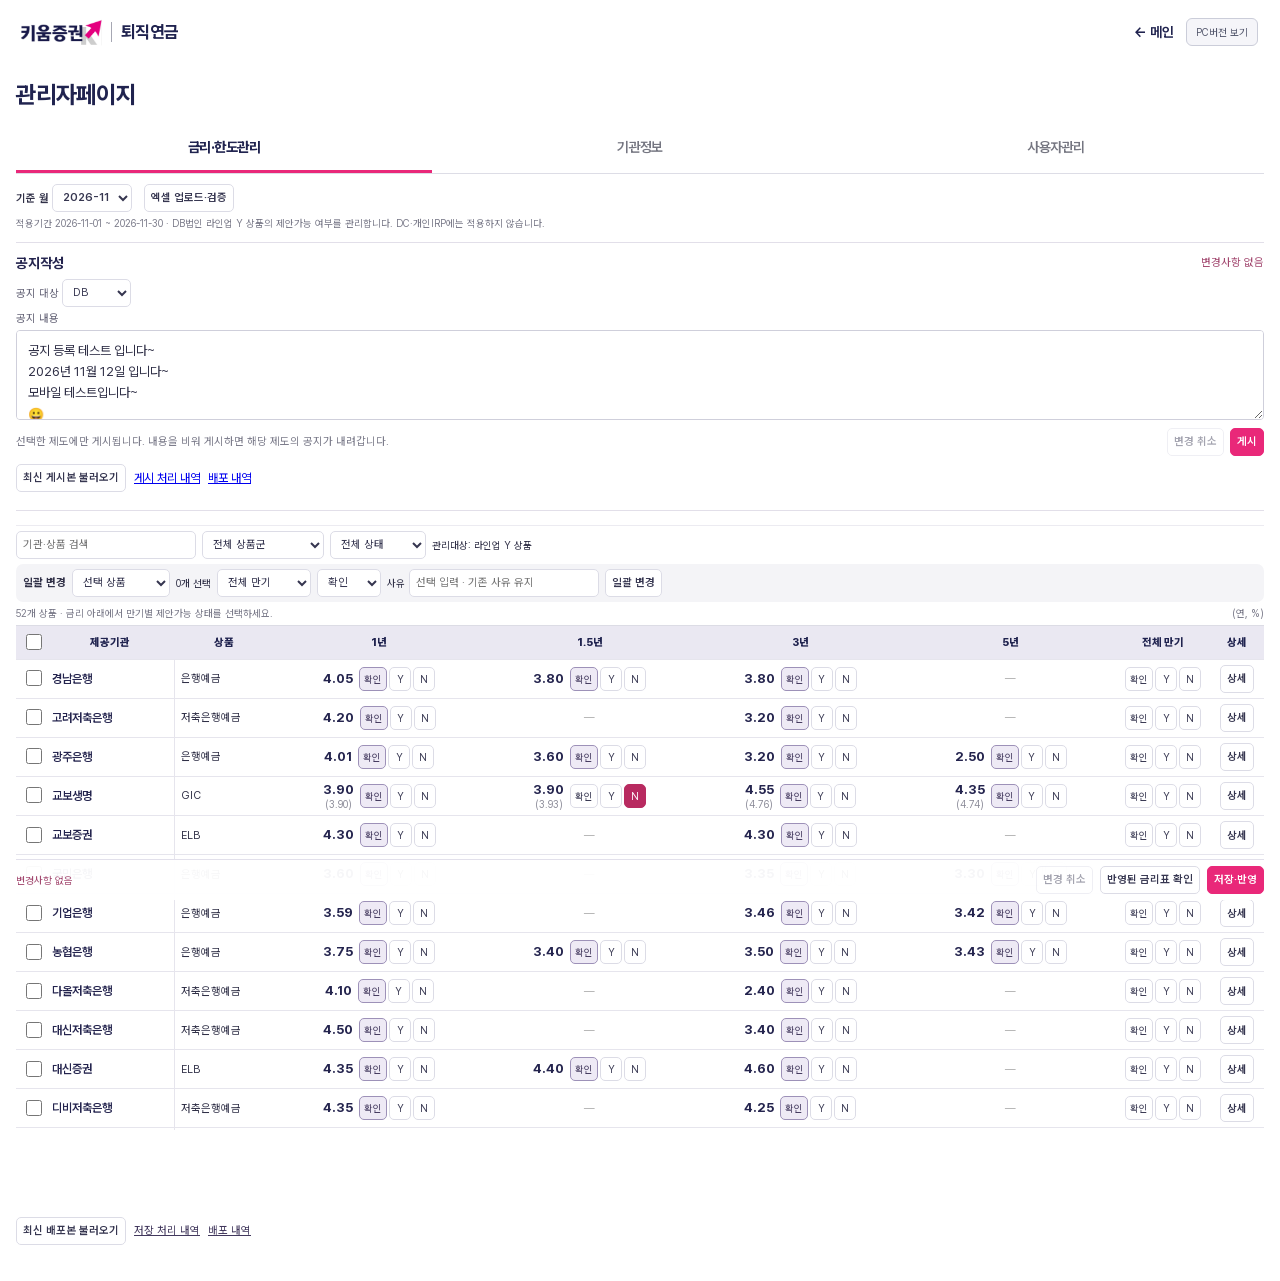
==== commit d3b55f2c: "Link header brand area to the main entry page" ====
--- a/admin.html
+++ b/admin.html
@@ -55,7 +55,7 @@
       <link rel="stylesheet" href="rate-upload.css" />
       <link rel="stylesheet" href="sales-ranking.css?v=20261113-pink-toast" />
       <link rel="stylesheet" href="design-refresh.css?v=20261124-no-work-notice" />
-      <link rel="stylesheet" href="scheme-ui.css?v=20261124-large-titles" />
+      <link rel="stylesheet" href="scheme-ui.css?v=20261125-brand-home" />
   </head>
   <body>
     
@@ -63,10 +63,10 @@
     <main class="app-shell">
       <header class="topbar">
         <button id="viewModeButton" class="view-mode-button" type="button" aria-pressed="false">PC버전 보기</button>
-        <div class="brand-lockup">
+        <a class="brand-lockup brand-home" href="index.html" aria-label="메인 진입페이지로 이동">
           <img id="brandLogoVisible" class="brand-logo-visible" alt="키움증권" />
           <span class="brand-service">퇴직연금</span>
-        </div>
+        </a>
       </header>
 
       <section class="page-heading">
--- a/scheme-ui.css
+++ b/scheme-ui.css
@@ -65,3 +65,7 @@
 .entry-content h1{font-size:clamp(25px,9cqw,28px);white-space:nowrap}
 .admin-route-title h1{font-size:24px;white-space:nowrap}
 @media(min-width:960px){body.desktop-view #panel-sales .page-heading h1{font-size:28px}}
+
+/* The full brand area returns to the main entry page. */
+.topbar .brand-home{min-height:44px;color:inherit;text-decoration:none}
+.topbar .brand-home:focus-visible{outline:2px solid #db2976;outline-offset:3px;border-radius:2px}
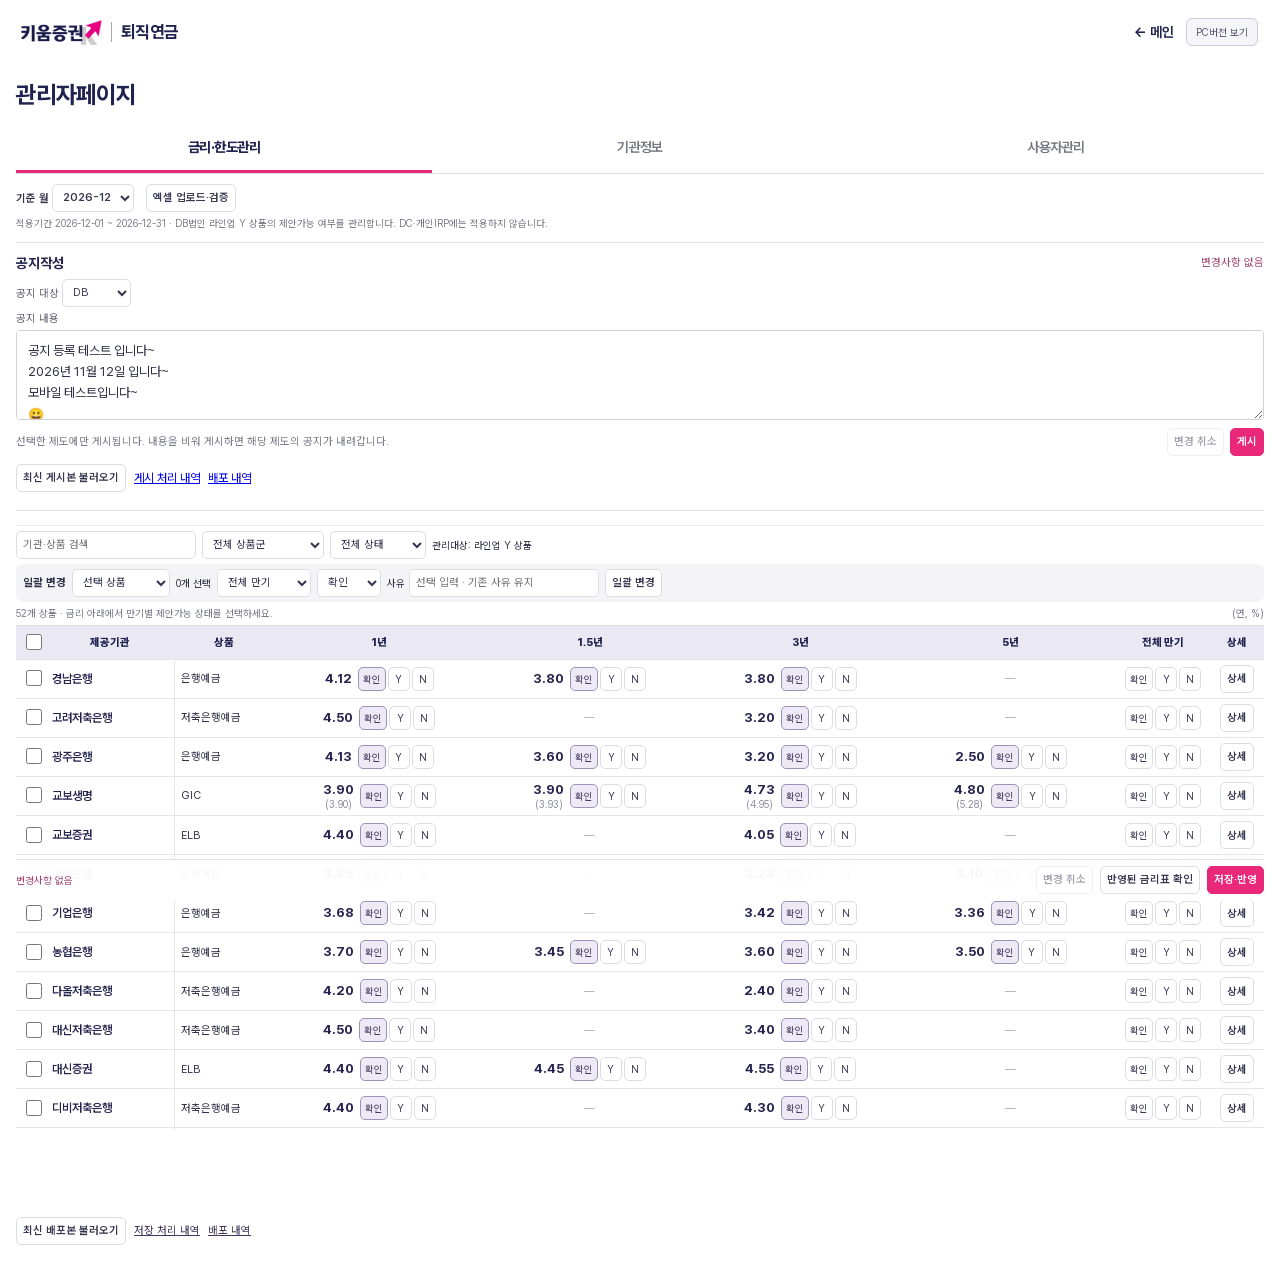
==== commit 69130077: "Publish approved December rates and archive November tables" ====
--- a/admin.html
+++ b/admin.html
@@ -71,8 +71,8 @@
 
       <section class="page-heading">
         <div>
-          <h1>2026년 11월 원리금보장상품 금리</h1>
-          <p>적용기간 : 2026.11.01 ~ 2026.11.30</p>
+          <h1>2026년 12월 원리금보장상품 금리</h1>
+          <p>적용기간 : 2026.12.01 ~ 2026.12.31</p>
         </div>
         <button class="outline-button" id="infoButton" type="button" aria-label="공지사항 열기">
           <span class="info-icon">i</span> 공지사항
@@ -151,7 +151,7 @@
         </div>
       </section>
 
-      <div class="table-meta">최종 업데이트 2026.11.03 09:20</div>
+      <div class="table-meta">금리 적용기간 2026.12.01 ~ 2026.12.31</div>
     </main>
 
     <div class="modal-backdrop" id="infoModal" hidden>
@@ -190,11 +190,11 @@
       </section>
     </div>
 
-    <script src="rates-data.js"></script>
-    <script src="scheme-rates-data.js"></script>
+    <script src="rates-data.js?v=202612-rates"></script>
+    <script src="scheme-rates-data.js?v=202612-rates"></script>
     <script src="scheme-config.js?v=20261124-terms"></script>
-    <script src="rate-upload-core.js?v=20261124-schemes"></script>
-    <script src="rate-model.js?v=20261124-db-proposal"></script>
+    <script src="rate-upload-core.js?v=202612-rates"></script>
+    <script src="rate-model.js?v=202612-rates"></script>
     <script src="app.js?v=20261124-header-sort"></script>
     <script src="basic-settings-data.js"></script>
     <script src="pension-providers-data.js"></script>
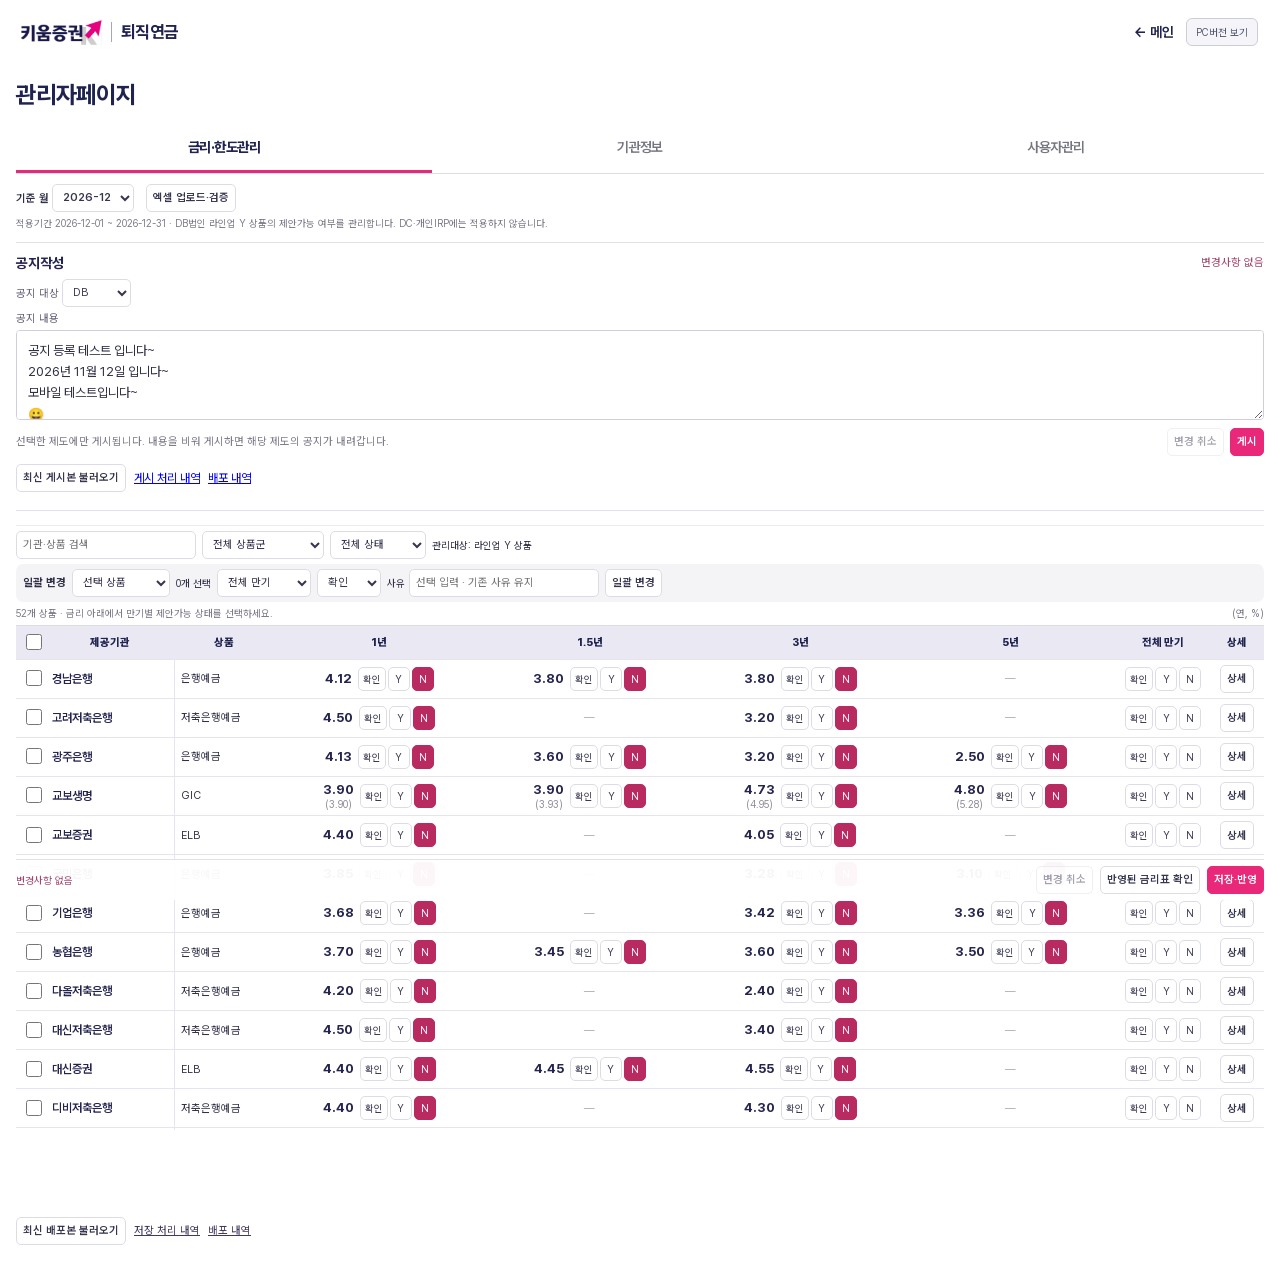
==== commit 8a249cdc: "Fix saved management commit deployment and stale save recovery" ====
--- a/admin.html
+++ b/admin.html
@@ -199,9 +199,9 @@
     <script src="basic-settings-data.js"></script>
     <script src="pension-providers-data.js"></script>
     <link rel="stylesheet" href="user-management.css" />
-    <script src="management-publish.js?v=20261124-shared"></script>
+    <script src="management-publish.js?v=20261126-save-fix"></script>
     <script src="management.js?v=20261124-shared"></script>
-    <script src="management-publish-ui.js?v=20261124-shared"></script>
+    <script src="management-publish-ui.js?v=20261126-save-fix"></script>
     <script src="user-management.js?v=20261124-common-details"></script>
     <script src="notice-publish.js?v=20261124-plan-notices"></script>
     <script src="notice-ui.js?v=20261124-admin-notice-title"></script>
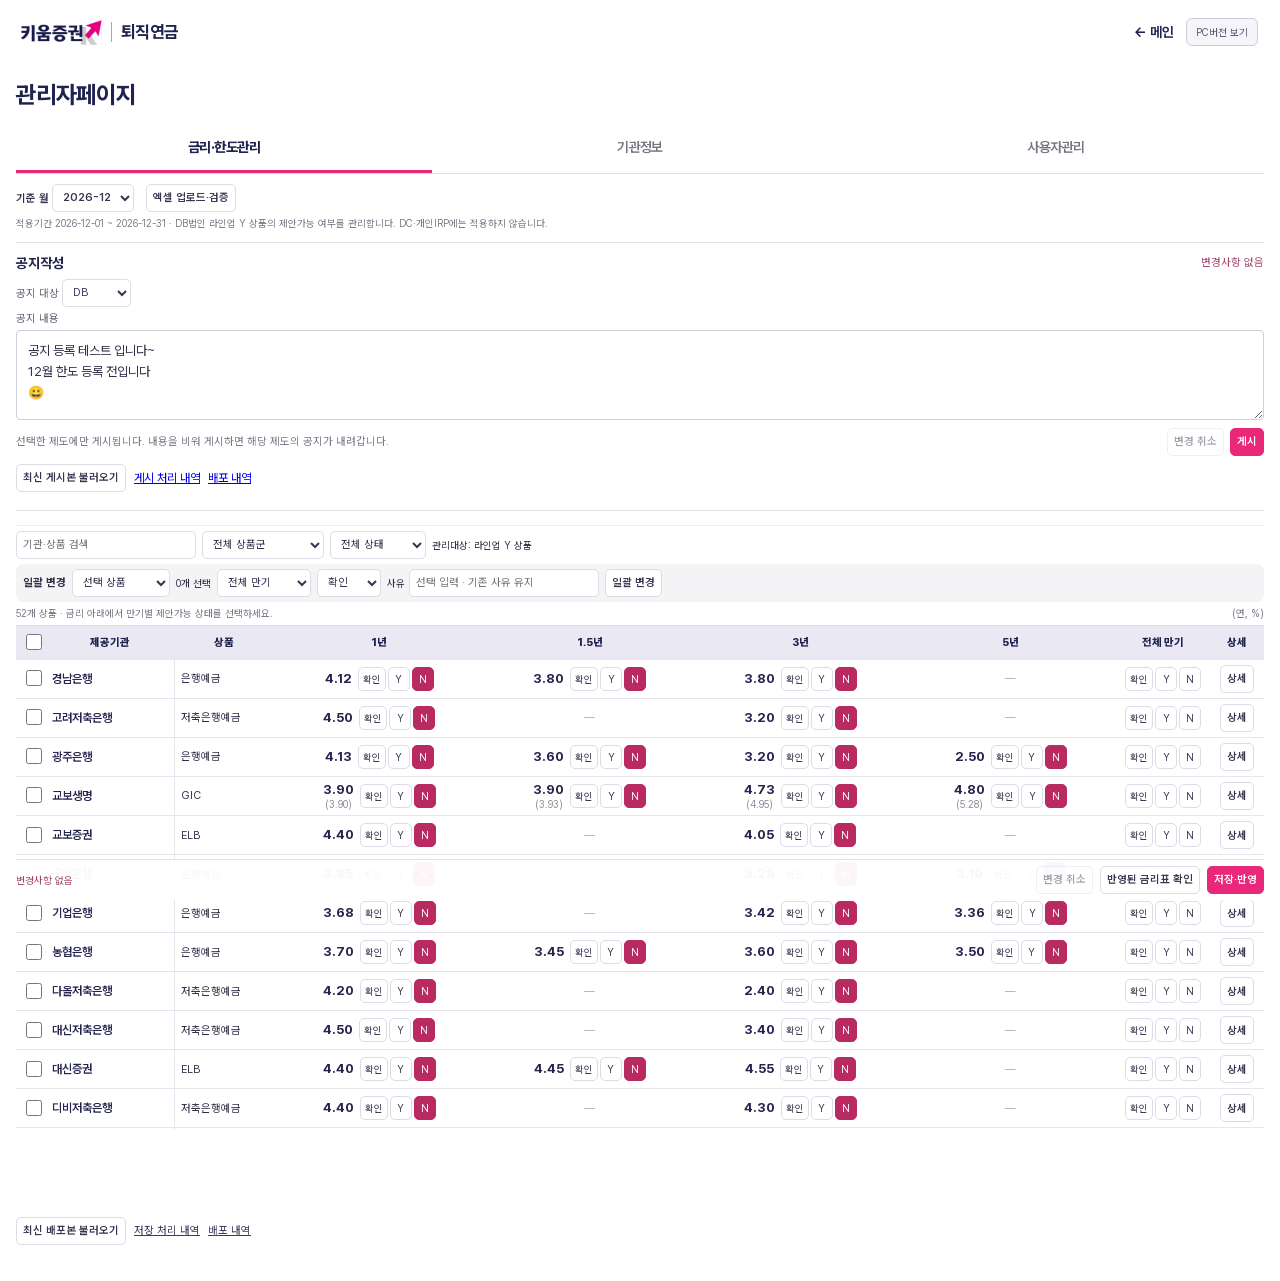
==== commit ac67dc18: "Clarify all credit ratings filter label" ====
--- a/admin.html
+++ b/admin.html
@@ -100,7 +100,7 @@
           <label class="filter-control">
             <span>신용등급</span>
             <select id="ratingFilter">
-              <option value="all">전체 등급</option>
+              <option value="all">전체 신용등급</option>
               <option value="AAA">AAA 이상</option>
               <option value="AA+">AA+ 이상</option>
               <option value="AA">AA 이상</option>
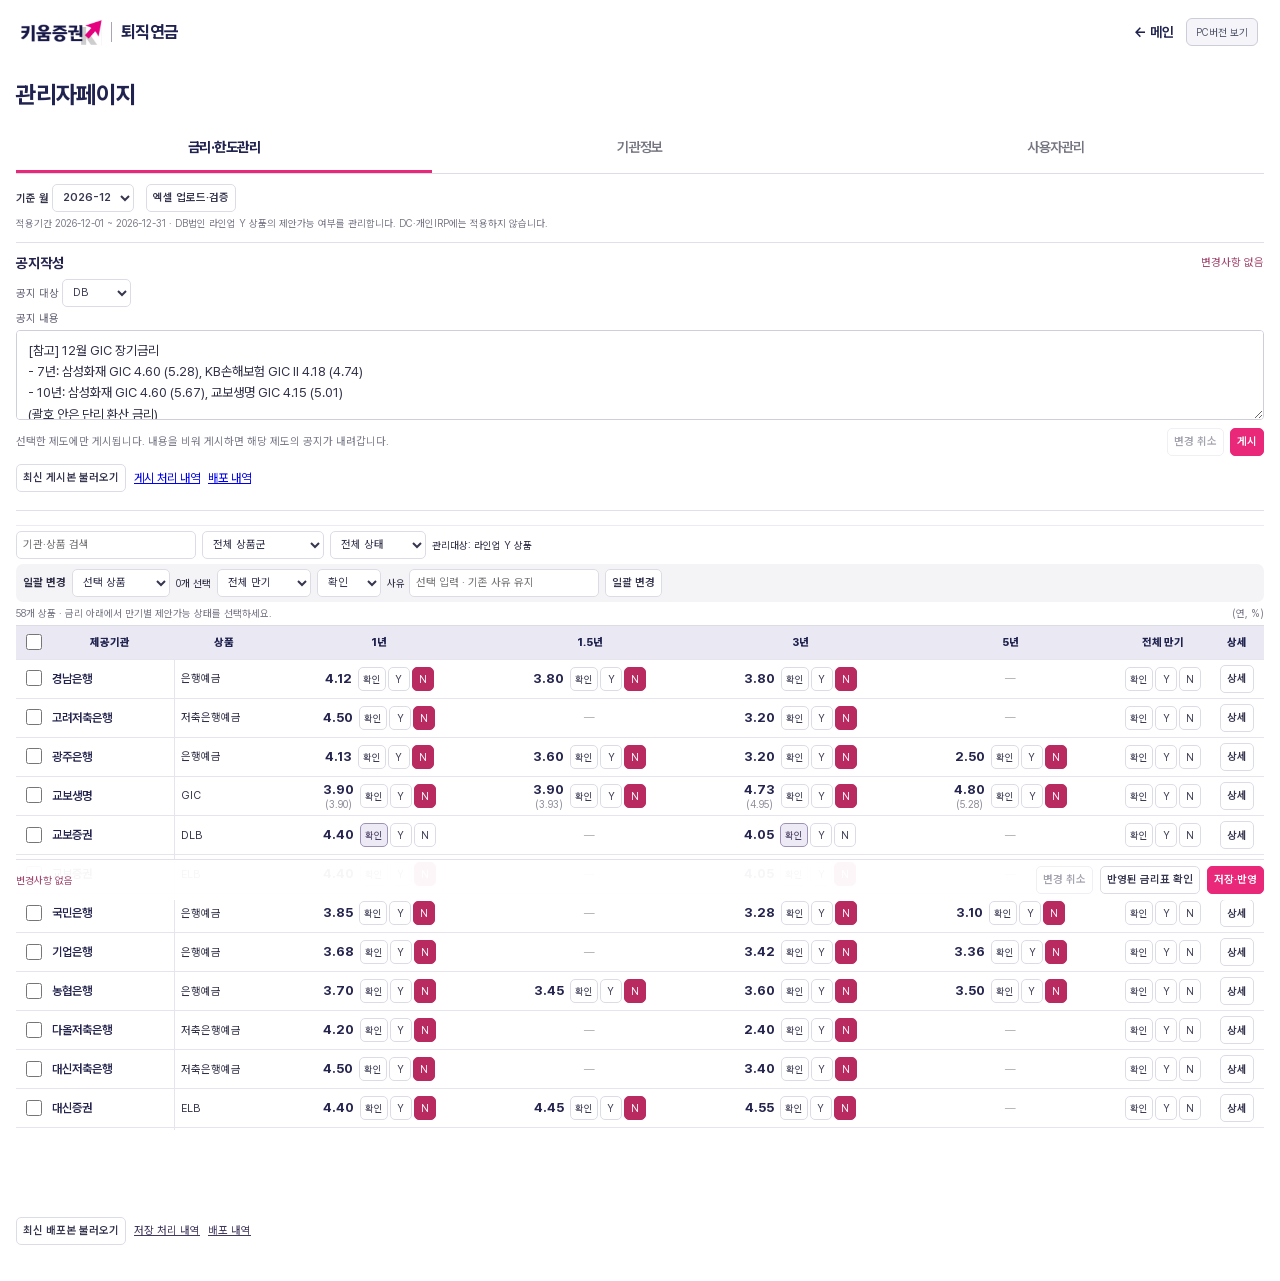
==== commit 9d2263d4: "Apply completed DB and DC/IRP product lineup workbook" ====
--- a/admin.html
+++ b/admin.html
@@ -197,10 +197,11 @@
     <script src="rate-model.js?v=202612-rates"></script>
     <script src="app.js?v=20261124-header-sort"></script>
     <script src="basic-settings-data.js"></script>
+    <script src="lineup-settings-data.js?v=20261126-lineup-21e04654"></script>
     <script src="pension-providers-data.js"></script>
     <link rel="stylesheet" href="user-management.css" />
     <script src="management-publish.js?v=20261126-save-fix"></script>
-    <script src="management.js?v=20261124-shared"></script>
+    <script src="management.js?v=20261126-lineup-21e04654"></script>
     <script src="management-publish-ui.js?v=20261126-save-fix"></script>
     <script src="user-management.js?v=20261124-common-details"></script>
     <script src="notice-publish.js?v=20261124-plan-notices"></script>
